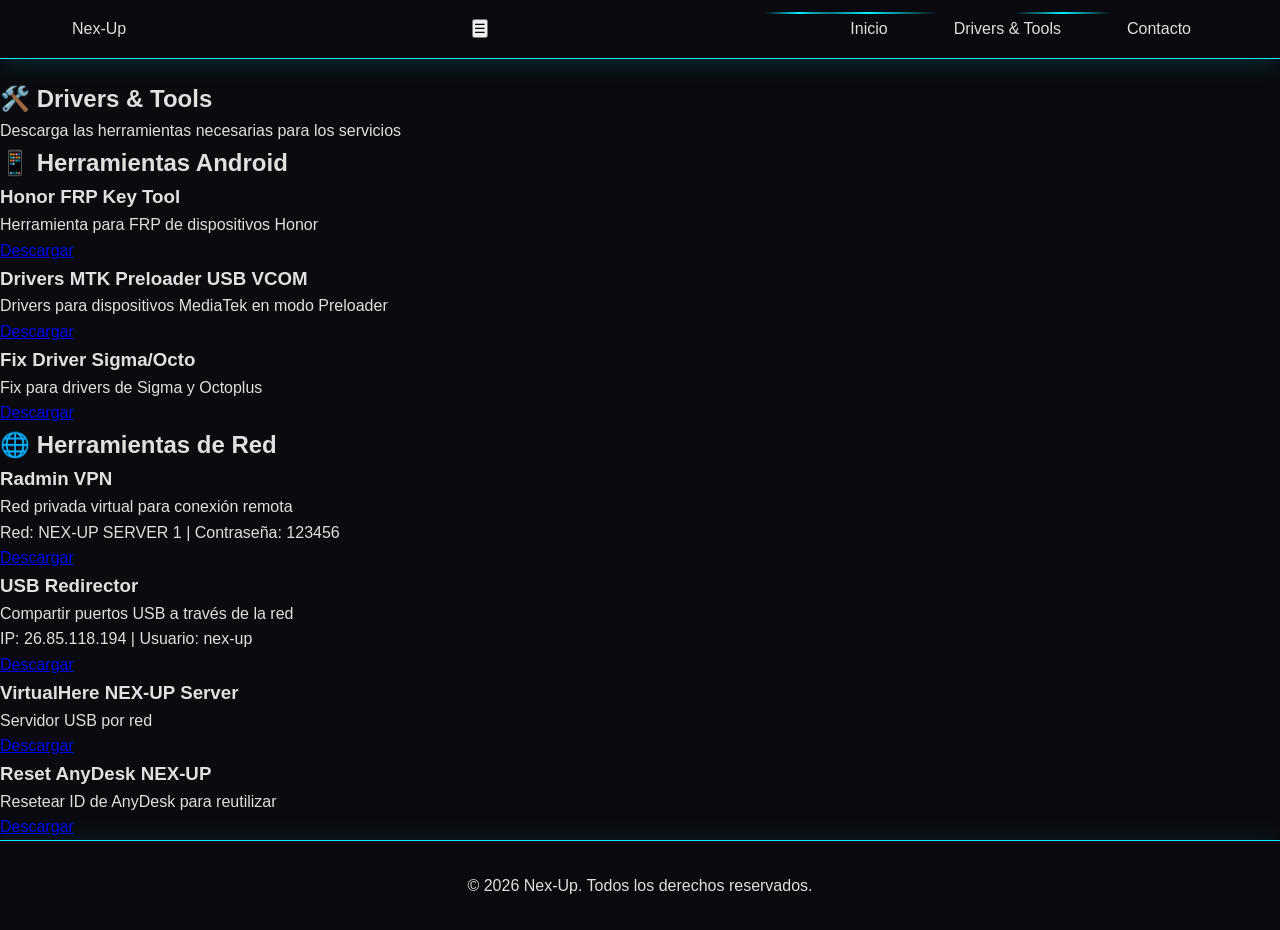
==== drivers/index.html @ 647af00a "Fix nav links: use folder paths without index.html" ====
<!DOCTYPE html>
<html lang="es">
<head>
    <meta charset="UTF-8">
    <meta name="viewport" content="width=device-width, initial-scale=1.0">
    <title>Drivers & Tools | Nex-Up</title>
    <meta name="description" content="Drivers y herramientas para servicios móviles">
    <link rel="stylesheet" href="../styles.css">
    <link rel="stylesheet" href="drivers-tools.css">
</head>
<body>
    <header>
        <nav>
            <div class="logo">Nex-Up</div>
            <button class="menu-toggle" onclick="toggleMenu()">☰</button>
            <ul class="nav-links">
                <li><a href="../">Inicio</a></li>
                <li><a href="./" class="active">Drivers & Tools</a></li>
                <li><a href="../#contacto">Contacto</a></li>
            </ul>
        </nav>
    </header>

    <main class="main-drivers">
        <section class="drivers-page">
            <div class="drivers-header">
                <h1>🛠️ Drivers & Tools</h1>
                <p>Descarga las herramientas necesarias para los servicios</p>
            </div>

            <div class="drivers-content">
                <div class="drivers-section">
                    <h2>📱 Herramientas Android</h2>
                    <div class="tools-list">
                        <div class="tool-item">
                            <div class="tool-info">
                                <h3>Honor FRP Key Tool</h3>
                                <p>Herramienta para FRP de dispositivos Honor</p>
                            </div>
                            <a href="https://www.mediafire.com/file/g9gcvnvr32htww6/FastbootReader.rar/file" target="_blank" class="download-btn">Descargar</a>
                        </div>

                        <div class="tool-item">
                            <div class="tool-info">
                                <h3>Drivers MTK Preloader USB VCOM</h3>
                                <p>Drivers para dispositivos MediaTek en modo Preloader</p>
                            </div>
                            <a href="https://www.mediafire.com/file/t7vsd7mdm3euzcj/MediaTek_Preloader_USB_VCOM_drivers.rar/file" target="_blank" class="download-btn">Descargar</a>
                        </div>

                        <div class="tool-item">
                            <div class="tool-info">
                                <h3>Fix Driver Sigma/Octo</h3>
                                <p>Fix para drivers de Sigma y Octoplus</p>
                            </div>
                            <a href="https://www.mediafire.com/file/mbi8mj7udqb64ss/FIX+DRIVER+SIGMA_OCTO.rar/file" target="_blank" class="download-btn">Descargar</a>
                        </div>
                    </div>
                </div>

                <div class="drivers-section">
                    <h2>🌐 Herramientas de Red</h2>
                    <div class="tools-list">
                        <div class="tool-item">
                            <div class="tool-info">
                                <h3>Radmin VPN</h3>
                                <p>Red privada virtual para conexión remota</p>
                                <span class="tool-detail">Red: NEX-UP SERVER 1 | Contraseña: 123456</span>
                            </div>
                            <a href="https://download.radmin-vpn.com/download/files/Radmin_VPN_2.0.4899.9.exe" target="_blank" class="download-btn">Descargar</a>
                        </div>

                        <div class="tool-item">
                            <div class="tool-info">
                                <h3>USB Redirector</h3>
                                <p>Compartir puertos USB a través de la red</p>
                                <span class="tool-detail">IP: 26.85.118.194 | Usuario: nex-up</span>
                            </div>
                            <a href="https://www.mediafire.com/file/04ixxx5nik1adn2/USB+REDIRECTOR+1.9.7_NEX-UP.rar/file" target="_blank" class="download-btn">Descargar</a>
                        </div>

                        <div class="tool-item">
                            <div class="tool-info">
                                <h3>VirtualHere NEX-UP Server</h3>
                                <p>Servidor USB por red</p>
                            </div>
                            <a href="https://www.mediafire.com/file/133pus6q7fgmqdi/NEX-UP.rar/file" target="_blank" class="download-btn">Descargar</a>
                        </div>

                        <div class="tool-item">
                            <div class="tool-info">
                                <h3>Reset AnyDesk NEX-UP</h3>
                                <p>Resetear ID de AnyDesk para reutilizar</p>
                            </div>
                            <a href="https://www.mediafire.com/file/m6q25tpbshu2yy4/RESET+ANY+NEX-UP.rar/file" target="_blank" class="download-btn">Descargar</a>
                        </div>
                    </div>
                </div>
            </div>
        </section>
    </main>

    <footer>
        <p>&copy; 2026 Nex-Up. Todos los derechos reservados.</p>
    </footer>

    <script>
        function toggleMenu() {
            document.querySelector('.nav-links').classList.toggle('active');
        }
    </script>
</body>
</html>
---- styles.css ----
* {
    margin: 0;
    padding: 0;
    box-sizing: border-box;
}

:root {
    --primary: #00f0ff;
    --secondary: #7b2dff;
    --accent: #ff00aa;
    --dark: #0a0a0f;
    --light: #12121a;
    --white: #e0e0e0;
    --glow-primary: 0 0 20px rgba(0, 240, 255, 0.5);
    --glow-secondary: 0 0 20px rgba(123, 45, 255, 0.5);
    --glow-accent: 0 0 20px rgba(255, 0, 170, 0.5);
}

body {
    font-family: 'Segoe UI', 'Roboto', sans-serif;
    line-height: 1.6;
    color: var(--white);
    background: var(--dark);
    overflow-x: hidden;
}

@keyframes fadeIn {
    from { opacity: 0; transform: translateY(20px); }
    to { opacity: 1; transform: translateY(0); }
}

@keyframes glow {
    0%, 100% { box-shadow: 0 0 20px rgba(0, 240, 255, 0.3); }
    50% { box-shadow: 0 0 40px rgba(0, 240, 255, 0.8), 0 0 60px rgba(123, 45, 255, 0.4); }
}

@keyframes borderGlow {
    0%, 100% { border-color: var(--primary); }
    50% { border-color: var(--secondary); }
}

@keyframes scanline {
    0% { transform: translateY(-100%); }
    100% { transform: translateY(100%); }
}

@keyframes float {
    0%, 100% { transform: translateY(0); }
    50% { transform: translateY(-10px); }
}

@keyframes pulse {
    0%, 100% { opacity: 1; }
    50% { opacity: 0.5; }
}

header {
    background: rgba(10, 10, 15, 0.95);
    backdrop-filter: blur(20px);
    border-bottom: 1px solid var(--primary);
    box-shadow: 0 0 30px rgba(0, 240, 255, 0.2);
    position: fixed;
    width: 100%;
    top: 0;
    z-index: 100;
    animation: fadeIn 0.8s ease-out;
}

nav {
    max-width: 1200px;
    margin: 0 auto;
    padding: 1rem 2rem;
    display: flex;
    justify-content: space-between;
    align-items: center;
    position: relative;
}

.logo {
    display: flex;
    align-items: center;
}

.logo-img {
    height: 50px;
    width: auto;
}

.logo-text {
    font-size: 1.8rem;
    font-weight: bold;
    background: linear-gradient(90deg, var(--primary), var(--secondary), var(--accent));
    -webkit-background-clip: text;
    -webkit-text-fill-color: transparent;
    background-clip: text;
    text-shadow: 0 0 30px rgba(0, 240, 255, 0.5);
    animation: glow 3s infinite;
}

@media (max-width: 768px) {
    .logo-img {
        height: 40px;
    }
}

.nav-links {
    list-style: none;
    display: flex;
    gap: 2rem;
}

.nav-links a {
    text-decoration: none;
    color: var(--white);
    font-weight: 500;
    padding: 0.5rem 1rem;
    border: 1px solid transparent;
    border-radius: 4px;
    transition: all 0.3s ease;
    position: relative;
    overflow: hidden;
}

.nav-links a::before {
    content: '';
    position: absolute;
    top: 0;
    left: -100%;
    width: 100%;
    height: 2px;
    background: linear-gradient(90deg, transparent, var(--primary), transparent);
    transition: left 0.3s;
}

.nav-links a:hover::before {
    left: 100%;
}

.nav-links a:hover {
    color: var(--primary);
    border-color: var(--primary);
    box-shadow: var(--glow-primary);
    text-shadow: 0 0 10px var(--primary);
}

main {
    padding-top: 80px;
}

.hero {
    background: linear-gradient(135deg, var(--dark) 0%, #1a1a2e 50%, var(--dark) 100%);
    text-align: center;
    padding: 6rem 2rem;
    position: relative;
    overflow: hidden;
}

.hero::before {
    content: '';
    position: absolute;
    top: 0;
    left: 0;
    right: 0;
    bottom: 0;
    background: 
        radial-gradient(circle at 20% 50%, rgba(0, 240, 255, 0.1) 0%, transparent 50%),
        radial-gradient(circle at 80% 50%, rgba(123, 45, 255, 0.1) 0%, transparent 50%);
    pointer-events: none;
}

.hero::after {
    content: '';
    position: absolute;
    top: 0;
    left: 0;
    right: 0;
    height: 2px;
    background: linear-gradient(90deg, transparent, var(--primary), var(--secondary), var(--accent), transparent);
    animation: scanline 3s linear infinite;
}

.hero h1 {
    font-size: 3rem;
    margin-bottom: 1rem;
    background: linear-gradient(90deg, var(--primary), var(--white), var(--secondary));
    -webkit-background-clip: text;
    -webkit-text-fill-color: transparent;
    background-clip: text;
    animation: fadeIn 1s ease-out;
    position: relative;
}

.hero p {
    font-size: 1.2rem;
    opacity: 0.8;
    animation: fadeIn 1s ease-out 0.2s backwards;
}

.btn-primary {
    display: inline-block;
    background: transparent;
    color: var(--primary);
    padding: 1rem 2.5rem;
    text-decoration: none;
    font-weight: 600;
    border: 2px solid var(--primary);
    border-radius: 50px;
    margin-top: 2rem;
    transition: all 0.3s ease;
    animation: fadeIn 1s ease-out 0.4s backwards;
    position: relative;
    overflow: hidden;
}

.btn-primary::before {
    content: '';
    position: absolute;
    top: 0;
    left: -100%;
    width: 100%;
    height: 100%;
    background: linear-gradient(90deg, transparent, rgba(0, 240, 255, 0.3), transparent);
    transition: left 0.5s;
}

.btn-primary:hover::before {
    left: 100%;
}

.btn-primary:hover {
    background: var(--primary);
    color: var(--dark);
    box-shadow: var(--glow-primary), 0 0 40px rgba(0, 240, 255, 0.3);
    transform: scale(1.05);
}

.btn-whatsapp-hero {
    display: inline-block;
    background: linear-gradient(135deg, #25D366, #128C7E);
    color: var(--white);
    padding: 1rem 2.5rem;
    text-decoration: none;
    font-weight: 600;
    border-radius: 50px;
    margin-top: 2rem;
    transition: all 0.3s ease;
    animation: fadeIn 1s ease-out 0.4s backwards;
    box-shadow: 0 0 20px rgba(37, 211, 102, 0.3);
    font-size: 1.1rem;
}

.btn-whatsapp-hero:hover {
    transform: scale(1.05);
    box-shadow: 0 0 30px rgba(37, 211, 102, 0.5);
}

.features {
    max-width: 1200px;
    margin: 0 auto;
    padding: 4rem 2rem;
    display: grid;
    grid-template-columns: repeat(auto-fit, minmax(250px, 1fr));
    gap: 2rem;
}

.feature-card {
    background: rgba(20, 20, 30, 0.8);
    backdrop-filter: blur(10px);
    padding: 2rem;
    border-radius: 16px;
    text-align: center;
    border: 1px solid rgba(0, 240, 255, 0.2);
    transition: all 0.4s ease;
    animation: fadeIn 0.8s ease-out backwards;
    position: relative;
    overflow: hidden;
}

.feature-card::before {
    content: '';
    position: absolute;
    top: -50%;
    left: -50%;
    width: 200%;
    height: 200%;
    background: radial-gradient(circle, rgba(0, 240, 255, 0.1) 0%, transparent 70%);
    opacity: 0;
    transition: opacity 0.3s;
}

.feature-card:hover::before {
    opacity: 1;
}

.feature-card:hover {
    transform: translateY(-10px) scale(1.02);
    border-color: var(--primary);
    box-shadow: var(--glow-primary);
}

.feature-icon {
    font-size: 3rem;
    margin-bottom: 1rem;
    display: block;
    animation: float 3s ease-in-out infinite;
}

.feature-card:nth-child(2) .feature-icon { animation-delay: 0.2s; }
.feature-card:nth-child(3) .feature-icon { animation-delay: 0.4s; }
.feature-card:nth-child(4) .feature-icon { animation-delay: 0.6s; }

.feature-card h3 {
    color: var(--primary);
    margin-bottom: 0.5rem;
    font-size: 1.2rem;
}

.feature-card p {
    color: rgba(255, 255, 255, 0.7);
    font-size: 0.9rem;
}

.contacto {
    text-align: center;
    background: rgba(20, 20, 30, 0.8);
    backdrop-filter: blur(10px);
    border-radius: 16px;
    margin: 0 2rem 2rem;
    padding: 3rem 2rem;
    border: 1px solid rgba(0, 240, 255, 0.2);
}

.contacto h2 {
    color: var(--primary);
    margin-bottom: 1rem;
    font-size: 1.8rem;
}

.contacto strong {
    color: var(--accent);
}

footer {
    background: rgba(10, 10, 15, 0.95);
    backdrop-filter: blur(20px);
    color: var(--white);
    text-align: center;
    padding: 2rem;
    border-top: 1px solid var(--primary);
    box-shadow: 0 0 30px rgba(0, 240, 255, 0.1);
}

@media (max-width: 768px) {
    header {
        position: relative;
    }
    
    nav {
        flex-wrap: wrap;
    }
    
    .nav-links {
        display: none;
        position: fixed;
        top: 70px;
        left: 0;
        right: 0;
        background: rgba(10, 10, 15, 0.98);
        backdrop-filter: blur(20px);
        flex-direction: column;
        padding: 1rem;
        gap: 0.5rem;
        border-bottom: 1px solid var(--primary);
        z-index: 99;
    }
    
    .nav-links.active {
        display: flex;
    }
    
    .nav-links a {
        padding: 0.8rem 1rem;
        text-align: center;
        border: 1px solid transparent;
        border-radius: 4px;
    }
    
    .nav-links a:hover {
        border-color: var(--primary);
        background: rgba(0, 240, 255, 0.1);
    }
    
    .menu-toggle {
        display: block;
        background: rgba(0, 240, 255, 0.1);
        border: 1px solid var(--primary);
        color: var(--primary);
        padding: 0.6rem 1rem;
        border-radius: 4px;
        cursor: pointer;
        font-size: 1.2rem;
        line-height: 1;
    }
    
    .menu-toggle:active {
        background: var(--primary);
        color: var(--dark);
    }
    
    .hero {
        padding: 4rem 1rem;
    }
    
    .hero h1 {
        font-size: 1.8rem;
    }
    
    .hero p {
        font-size: 1rem;
    }
    
    .features {
        padding: 2rem 1rem;
        gap: 1rem;
    }
    
    .feature-card {
        padding: 1.5rem;
    }
    
    .feature-icon {
        font-size: 2.5rem;
    }
    
    .contacto {
        margin: 0 1rem 1rem;
        padding: 2rem 1rem;
    }
    
    .contacto h2 {
        font-size: 1.4rem;
    }
    
    .logo {
        font-size: 1.4rem;
    }
}
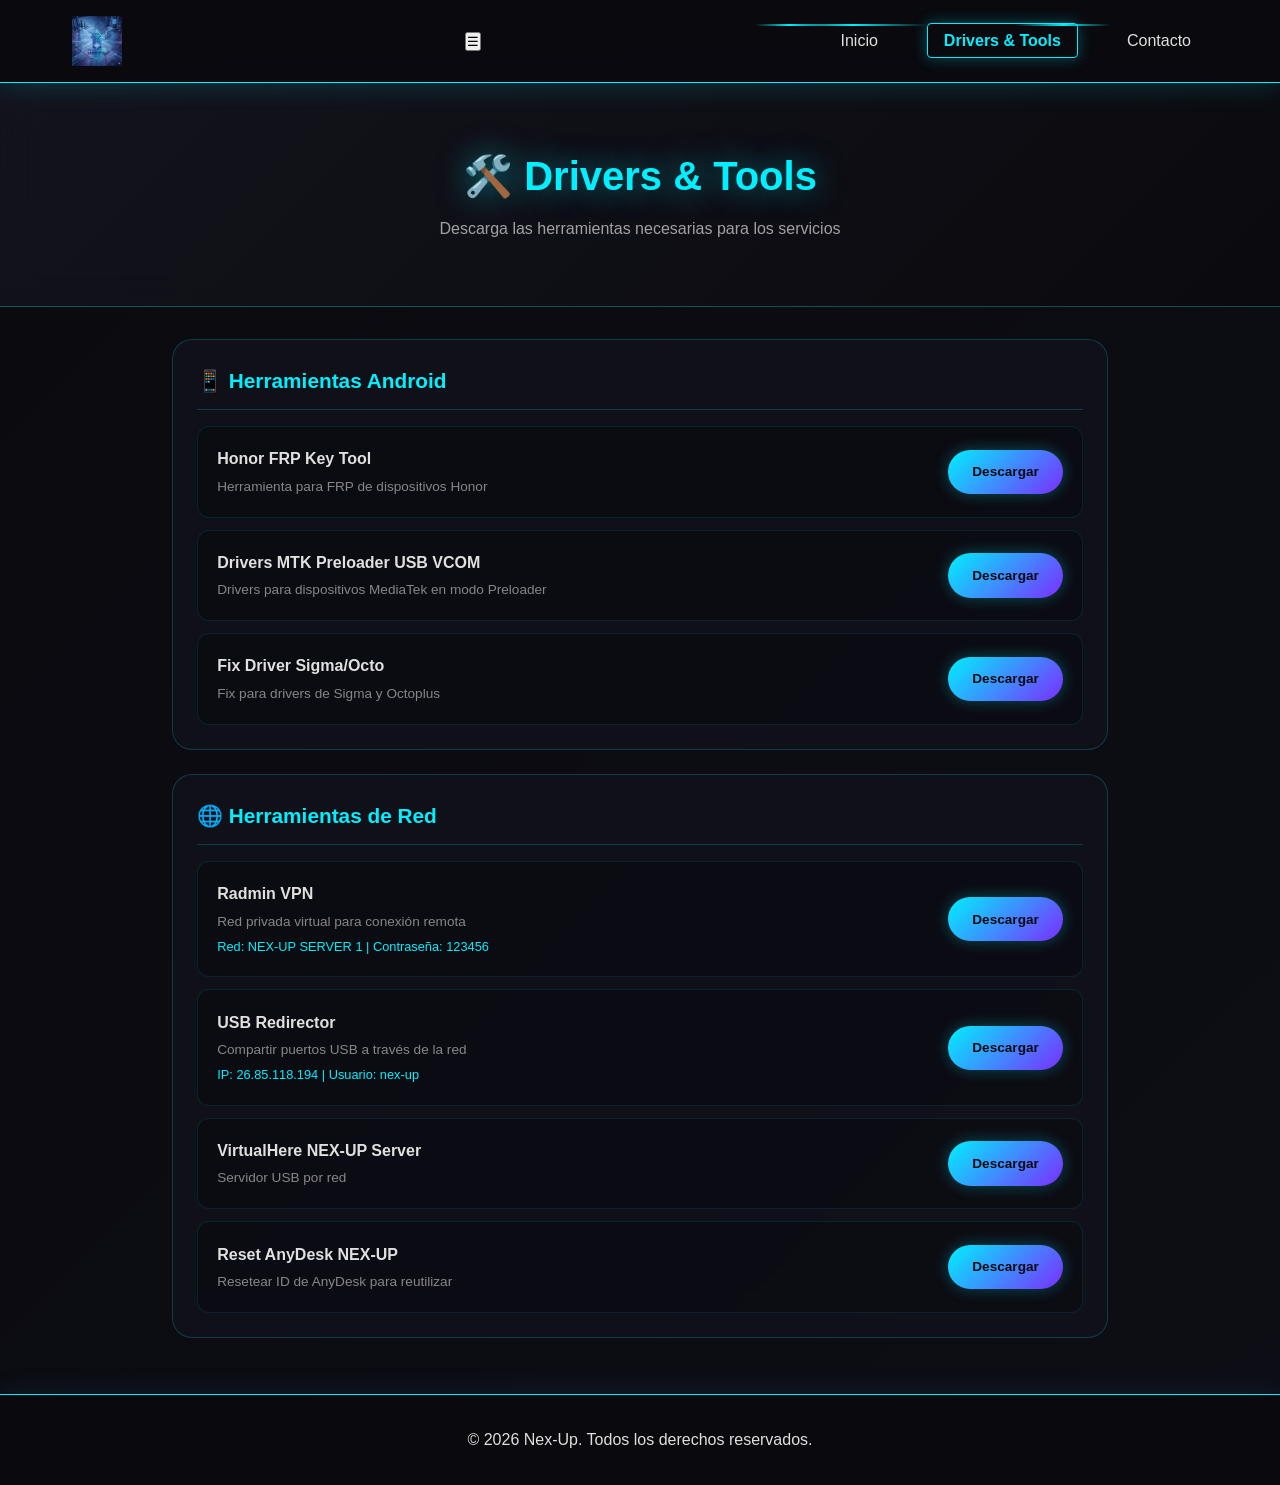
==== commit a12e00e7: "Fix drivers interface: add logo, fix CSS paths" ====
--- a/drivers/index.html
+++ b/drivers/index.html
@@ -6,12 +6,12 @@
     <title>Drivers & Tools | Nex-Up</title>
     <meta name="description" content="Drivers y herramientas para servicios móviles">
     <link rel="stylesheet" href="../styles.css">
-    <link rel="stylesheet" href="drivers-tools.css">
+    <link rel="stylesheet" href="../drivers-tools.css">
 </head>
 <body>
     <header>
         <nav>
-            <div class="logo">Nex-Up</div>
+            <div class="logo"><img src="../images/Gemini_Generated_Image_1478n51478n51478.png" alt="Nex-Up Logo" class="logo-img"></div>
             <button class="menu-toggle" onclick="toggleMenu()">☰</button>
             <ul class="nav-links">
                 <li><a href="../">Inicio</a></li>
--- a/drivers-tools.css
+++ b/drivers-tools.css
@@ -0,0 +1,156 @@
+.main-drivers {
+    padding-top: 80px;
+    min-height: calc(100vh - 160px);
+    background: linear-gradient(135deg, var(--dark) 0%, #0d0d15 100%);
+}
+
+.drivers-header {
+    background: linear-gradient(135deg, rgba(20, 20, 30, 0.9), rgba(10, 10, 15, 0.9));
+    backdrop-filter: blur(20px);
+    padding: 4rem 2rem;
+    text-align: center;
+    border-bottom: 1px solid rgba(0, 240, 255, 0.3);
+    position: relative;
+    overflow: hidden;
+}
+
+.drivers-header::before {
+    content: '';
+    position: absolute;
+    top: 0;
+    left: 0;
+    right: 0;
+    height: 2px;
+    background: linear-gradient(90deg, transparent, var(--primary), var(--secondary), var(--accent), transparent);
+}
+
+.drivers-header h1 {
+    font-size: 2.5rem;
+    margin-bottom: 0.5rem;
+    color: var(--primary);
+    text-shadow: 0 0 30px rgba(0, 240, 255, 0.5);
+    animation: fadeIn 0.8s ease-out;
+}
+
+.drivers-header p {
+    opacity: 0.7;
+    animation: fadeIn 0.8s ease-out 0.2s backwards;
+}
+
+.drivers-content {
+    max-width: 1000px;
+    margin: 0 auto;
+    padding: 2rem;
+}
+
+.drivers-section {
+    background: rgba(20, 20, 30, 0.6);
+    backdrop-filter: blur(10px);
+    border-radius: 20px;
+    padding: 1.5rem;
+    margin-bottom: 1.5rem;
+    border: 1px solid rgba(0, 240, 255, 0.2);
+    animation: fadeIn 0.8s ease-out;
+    transition: all 0.3s ease;
+}
+
+.drivers-section:hover {
+    border-color: rgba(0, 240, 255, 0.5);
+    box-shadow: 0 0 30px rgba(0, 240, 255, 0.1);
+}
+
+.drivers-section h2 {
+    color: var(--primary);
+    font-size: 1.3rem;
+    margin-bottom: 1rem;
+    padding-bottom: 0.75rem;
+    border-bottom: 1px solid rgba(0, 240, 255, 0.2);
+    display: flex;
+    align-items: center;
+    gap: 0.5rem;
+}
+
+.tools-list {
+    display: flex;
+    flex-direction: column;
+    gap: 0.75rem;
+}
+
+.tool-item {
+    display: flex;
+    justify-content: space-between;
+    align-items: center;
+    padding: 1.2rem;
+    background: rgba(10, 10, 15, 0.6);
+    border-radius: 12px;
+    border: 1px solid rgba(0, 240, 255, 0.1);
+    transition: all 0.3s ease;
+    animation: fadeIn 0.5s ease-out backwards;
+}
+
+.tool-item:hover {
+    transform: translateX(10px);
+    border-color: var(--primary);
+    box-shadow: 0 0 20px rgba(0, 240, 255, 0.2);
+}
+
+.tool-info {
+    flex: 1;
+}
+
+.tool-info h3 {
+    color: var(--white);
+    font-size: 1rem;
+    margin-bottom: 0.25rem;
+}
+
+.tool-info p {
+    color: rgba(255, 255, 255, 0.5);
+    font-size: 0.85rem;
+}
+
+.tool-detail {
+    display: block;
+    color: var(--primary);
+    font-size: 0.8rem;
+    margin-top: 0.25rem;
+    font-weight: 500;
+}
+
+.download-btn {
+    background: linear-gradient(135deg, var(--primary), var(--secondary));
+    color: var(--dark);
+    padding: 0.7rem 1.5rem;
+    border-radius: 25px;
+    text-decoration: none;
+    font-size: 0.85rem;
+    font-weight: 600;
+    white-space: nowrap;
+    transition: all 0.3s ease;
+    box-shadow: 0 0 15px rgba(0, 240, 255, 0.3);
+}
+
+.download-btn:hover {
+    transform: scale(1.1);
+    box-shadow: 0 0 25px rgba(0, 240, 255, 0.5);
+}
+
+.nav-links .active {
+    color: var(--primary);
+    font-weight: 600;
+    border: 1px solid var(--primary);
+    box-shadow: 0 0 15px rgba(0, 240, 255, 0.3);
+}
+
+@media (max-width: 600px) {
+    .tool-item {
+        flex-direction: column;
+        align-items: flex-start;
+        gap: 0.75rem;
+    }
+    
+    .download-btn {
+        width: 100%;
+        text-align: center;
+    }
+}
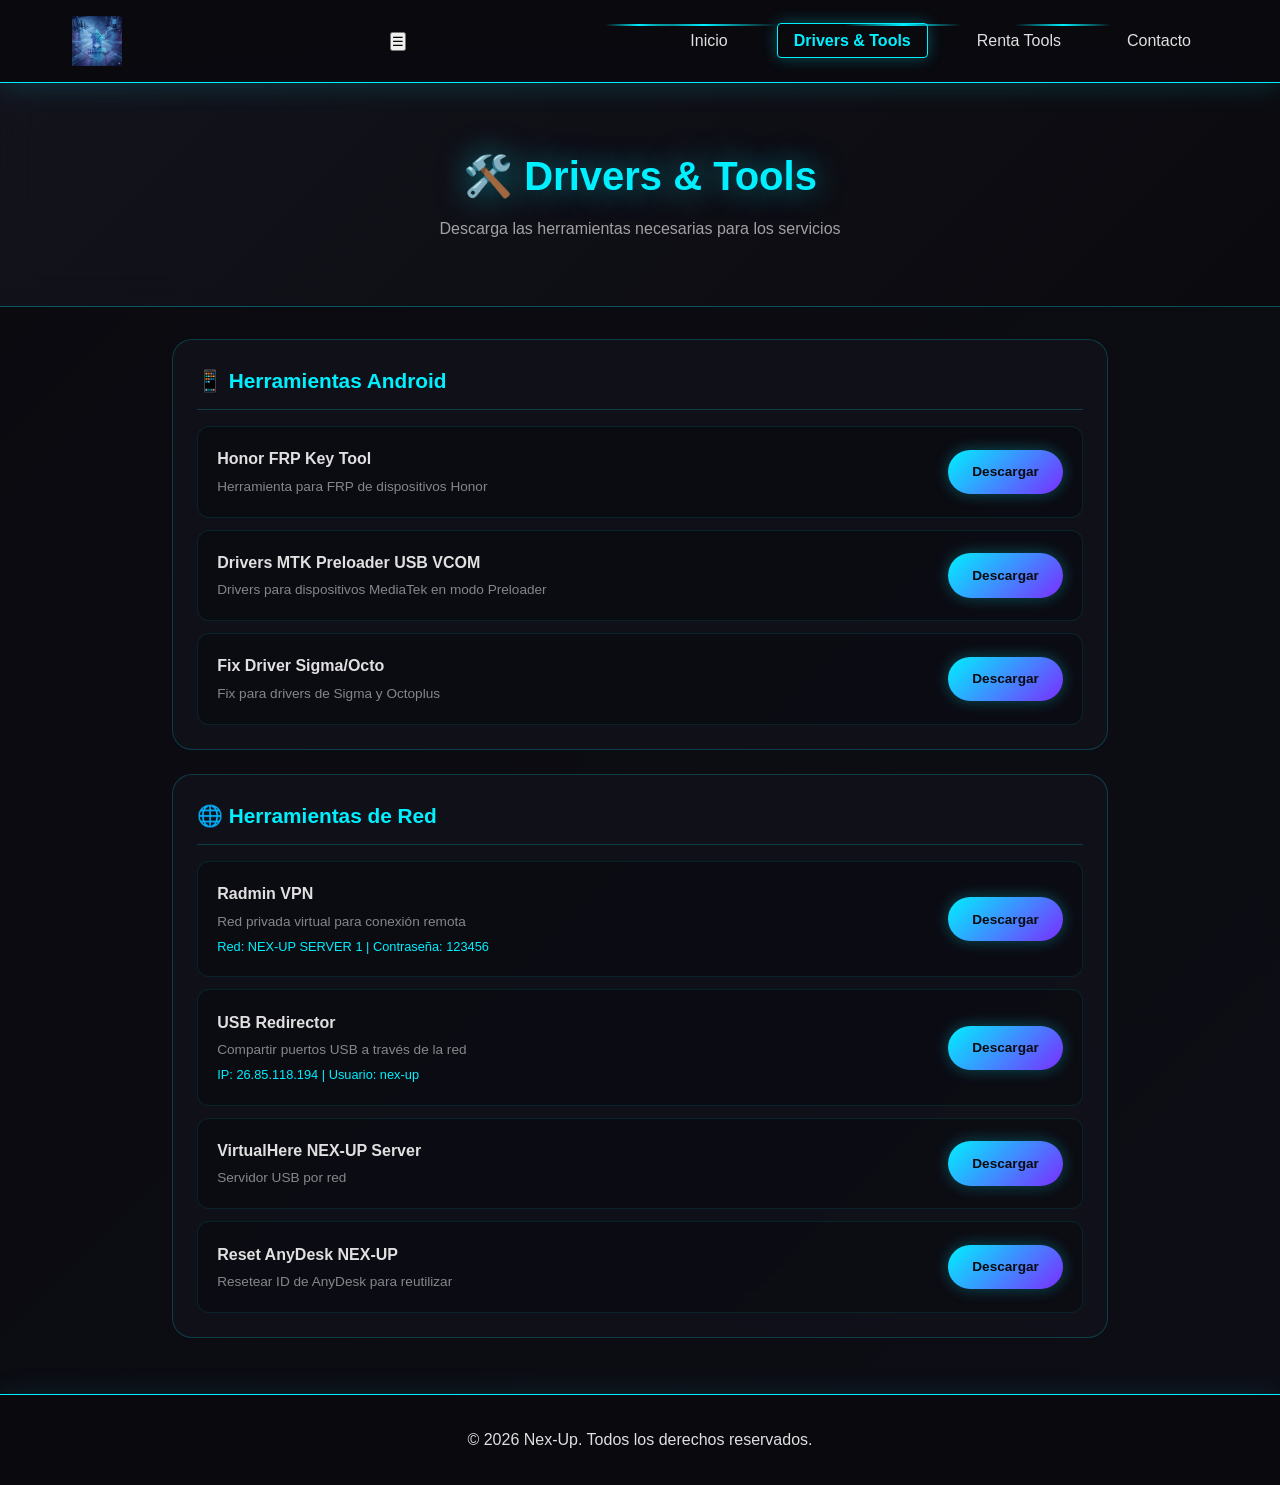
==== commit 518c0fde: "Add Renta Tools page with 16 tools and request form" ====
--- a/drivers/index.html
+++ b/drivers/index.html
@@ -15,7 +15,8 @@
             <button class="menu-toggle" onclick="toggleMenu()">☰</button>
             <ul class="nav-links">
                 <li><a href="../">Inicio</a></li>
-                <li><a href="./" class="active">Drivers & Tools</a></li>
+                <li><a href="../drivers/" class="active">Drivers & Tools</a></li>
+                <li><a href="../renta-tools/">Renta Tools</a></li>
                 <li><a href="../#contacto">Contacto</a></li>
             </ul>
         </nav>
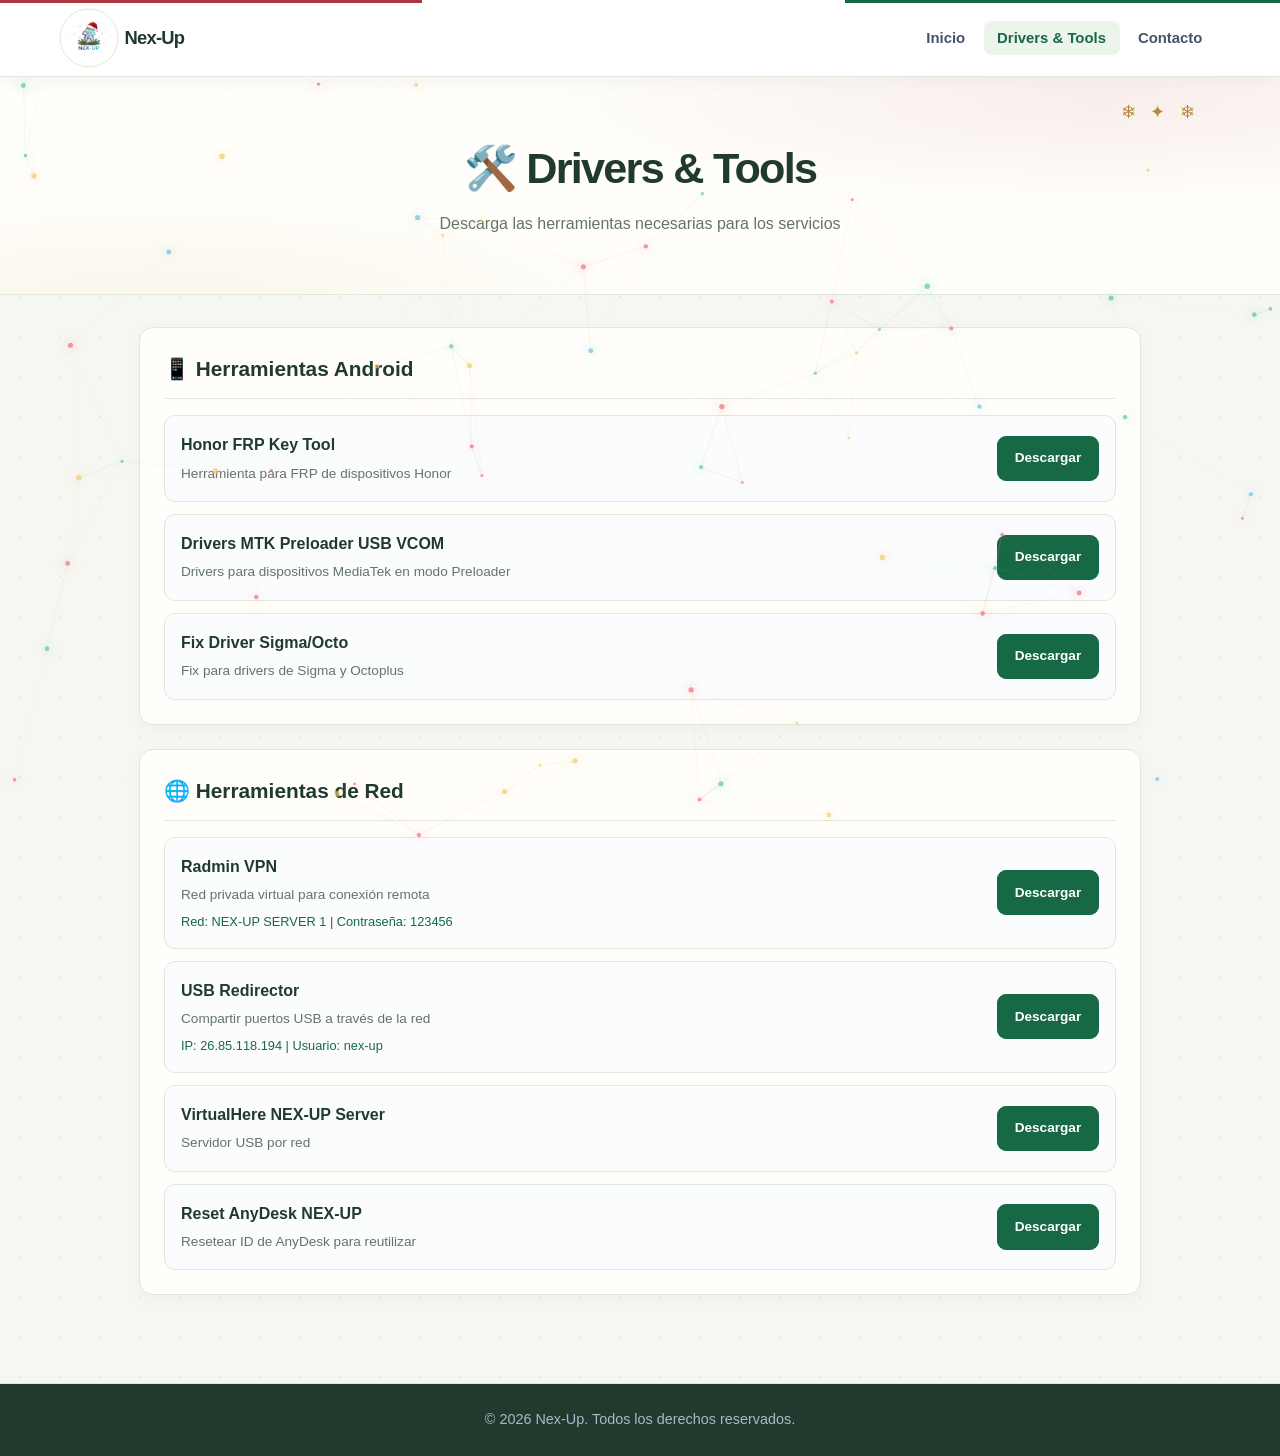
==== commit 0dc536a3: "V1" ====
--- a/drivers/index.html
+++ b/drivers/index.html
@@ -7,17 +7,22 @@
     <meta name="description" content="Drivers y herramientas para servicios móviles">
     <link rel="stylesheet" href="../styles.css">
     <link rel="stylesheet" href="../drivers-tools.css">
+    <link rel="stylesheet" href="../professional.css">
+    <link rel="stylesheet" href="../holiday.css">
+    <script src="../site-config.js"></script>
+    <script src="../site-access.js"></script>
+    <script src="../particles.js" defer></script>
 </head>
 <body>
     <header>
         <nav>
-            <div class="logo"><img src="../images/Gemini_Generated_Image_1478n51478n51478.png" alt="Nex-Up Logo" class="logo-img"></div>
+            <a class="logo" href="../" aria-label="Nex-Up, inicio"><img src="../images/logo-navidad.jpg" alt="Logo navideño de Nex-Up" class="logo-img"><span class="logo-text">Nex-Up</span></a>
             <button class="menu-toggle" onclick="toggleMenu()">☰</button>
             <ul class="nav-links">
                 <li><a href="../">Inicio</a></li>
                 <li><a href="../drivers/" class="active">Drivers & Tools</a></li>
-                <li><a href="../renta-tools/">Renta Tools</a></li>
-                <li><a href="../#contacto">Contacto</a></li>
+                <li><a href="../renta-tools/" data-page-link="rentalTools">Renta Tools</a></li>
+                <li><a href="../index.html#contacto">Contacto</a></li>
             </ul>
         </nav>
     </header>
--- a/professional.css
+++ b/professional.css
@@ -0,0 +1,929 @@
+:root {
+    --primary: #087f8c;
+    --secondary: #1565a5;
+    --accent: #d59238;
+    --dark: #17283e;
+    --light: #f3f6fa;
+    --white: #f8fafc;
+    --glow-primary: 0 8px 24px rgba(8, 127, 140, 0.14);
+    --glow-secondary: 0 8px 24px rgba(21, 101, 165, 0.14);
+    --glow-accent: 0 8px 24px rgba(213, 146, 56, 0.14);
+    --page: #f4f7fb;
+    --surface: #ffffff;
+    --text: #192b42;
+    --muted: #64748b;
+    --line: #e2e8f0;
+    --shadow: 0 16px 40px rgba(23, 40, 62, 0.08);
+}
+
+* {
+    box-sizing: border-box;
+}
+
+html {
+    scroll-behavior: smooth;
+    scroll-padding-top: 88px;
+}
+
+body {
+    color: var(--text);
+    background: var(--page);
+    font-family: Inter, "Segoe UI", Arial, sans-serif;
+    line-height: 1.65;
+    overflow-x: hidden;
+}
+
+header {
+    position: sticky;
+    top: 0;
+    width: 100%;
+    background: rgba(255, 255, 255, 0.96);
+    border-bottom: 1px solid var(--line);
+    box-shadow: 0 4px 18px rgba(23, 40, 62, 0.05);
+    backdrop-filter: blur(16px);
+    animation: none;
+}
+
+nav {
+    max-width: 1200px;
+    min-height: 76px;
+    padding: 0.75rem 1.5rem;
+}
+
+.logo {
+    gap: 0.65rem;
+    color: var(--dark);
+    font-size: 1.35rem;
+    font-weight: 750;
+    letter-spacing: -0.04em;
+    text-decoration: none;
+}
+
+.logo-img {
+    height: 40px;
+    max-width: 170px;
+    object-fit: contain;
+}
+
+.logo-text {
+    color: var(--dark);
+    background: none;
+    -webkit-text-fill-color: currentColor;
+    text-shadow: none;
+    animation: none;
+}
+
+.nav-links {
+    gap: 0.3rem;
+}
+
+.nav-links a {
+    padding: 0.55rem 0.85rem;
+    border: 0;
+    border-radius: 8px;
+    color: #43536a;
+    font-size: 0.93rem;
+    font-weight: 600;
+    transition: color 0.2s ease, background 0.2s ease;
+}
+
+.nav-links a::before {
+    display: none;
+}
+
+.nav-links a:hover,
+.nav-links a.active {
+    color: var(--primary);
+    background: #eaf5f6;
+    border: 0;
+    box-shadow: none;
+    text-shadow: none;
+}
+
+.menu-toggle {
+    display: none;
+    align-items: center;
+    justify-content: center;
+    width: 42px;
+    height: 42px;
+    border: 1px solid var(--line);
+    border-radius: 10px;
+    color: var(--dark);
+    background: var(--surface);
+    cursor: pointer;
+    font-size: 1.25rem;
+}
+
+main {
+    padding-top: 0;
+}
+
+.hero {
+    min-height: 430px;
+    display: flex;
+    flex-direction: column;
+    align-items: center;
+    justify-content: center;
+    padding: 6rem 1.5rem;
+    color: var(--white);
+    background:
+        radial-gradient(ellipse at 75% 20%, rgba(35, 136, 158, 0.28), transparent 35%),
+        linear-gradient(135deg, #14273e, #1d3854 62%, #183e50);
+}
+
+.hero::before {
+    background:
+        linear-gradient(rgba(255, 255, 255, 0.025) 1px, transparent 1px),
+        linear-gradient(90deg, rgba(255, 255, 255, 0.025) 1px, transparent 1px);
+    background-size: 48px 48px;
+    opacity: 0.55;
+}
+
+.hero::after {
+    display: none;
+}
+
+.hero h1 {
+    position: relative;
+    margin-bottom: 0.7rem;
+    color: #fff;
+    background: none;
+    -webkit-text-fill-color: currentColor;
+    font-size: clamp(2.5rem, 6vw, 4.2rem);
+    font-weight: 760;
+    letter-spacing: -0.055em;
+    animation: none;
+}
+
+.hero p {
+    position: relative;
+    max-width: 600px;
+    color: rgba(255, 255, 255, 0.78);
+    font-size: clamp(1.05rem, 2vw, 1.25rem);
+    animation: none;
+}
+
+.btn-primary,
+.btn-whatsapp-hero,
+.btn-whatsapp {
+    border-radius: 10px;
+    box-shadow: none;
+    transition: transform 0.2s ease, background 0.2s ease, box-shadow 0.2s ease;
+}
+
+.btn-primary {
+    color: #fff;
+    background: var(--primary);
+    border: 1px solid var(--primary);
+}
+
+.btn-primary::before {
+    display: none;
+}
+
+.btn-primary:hover,
+.btn-whatsapp-hero:hover,
+.btn-whatsapp:hover {
+    transform: translateY(-2px);
+    box-shadow: 0 10px 24px rgba(8, 127, 140, 0.2);
+}
+
+.btn-whatsapp-hero,
+.btn-whatsapp {
+    color: #fff;
+    background: #12836f;
+    font-size: 1rem;
+}
+
+.btn-whatsapp-hero {
+    display: inline-flex;
+    align-items: center;
+    justify-content: center;
+    gap: 0.6rem;
+}
+
+.features {
+    max-width: 1200px;
+    padding: 4.5rem 1.5rem;
+    gap: 1.25rem;
+}
+
+.feature-card {
+    padding: 1.75rem;
+    border: 1px solid var(--line);
+    border-radius: 14px;
+    color: var(--text);
+    background: var(--surface);
+    box-shadow: 0 6px 20px rgba(23, 40, 62, 0.04);
+    animation: none;
+    text-align: left;
+}
+
+.feature-card::before,
+.feature-icon {
+    animation: none;
+}
+
+.feature-card::before {
+    display: none;
+}
+
+.feature-card:hover {
+    transform: translateY(-4px);
+    border-color: #b7dadd;
+    box-shadow: var(--shadow);
+}
+
+.feature-icon {
+    width: 48px;
+    height: 48px;
+    display: grid;
+    place-items: center;
+    margin-bottom: 1.25rem;
+    border-radius: 13px;
+    color: var(--primary);
+    background: #eaf5f6;
+    font-size: 1.65rem;
+}
+
+.feature-card h3 {
+    margin-bottom: 0.5rem;
+    color: var(--dark);
+    font-size: 1.1rem;
+}
+
+.feature-card p {
+    color: var(--muted);
+}
+
+.service-status {
+    display: flex;
+    width: max-content;
+    align-items: center;
+    gap: 0.45rem;
+    margin-bottom: 0.75rem;
+    padding: 0.25rem 0.6rem;
+    border-radius: 999px;
+    color: #14744e;
+    background: #effaf5;
+    font-size: 0.8rem;
+    font-weight: 700;
+}
+
+.service-status .status-dot {
+    width: 8px;
+    height: 8px;
+    border-radius: 50%;
+}
+
+.service-prices {
+    display: flex;
+    flex-wrap: wrap;
+    gap: 0.55rem 1rem;
+    margin: 0.9rem 0 1.1rem;
+}
+
+.service-prices p {
+    display: flex;
+    gap: 0.35rem;
+    margin: 0;
+    font-size: 0.9rem;
+}
+
+.service-prices span {
+    color: var(--muted);
+}
+
+.service-prices strong {
+    color: var(--dark);
+}
+
+.service-feature > .btn-primary {
+    display: inline-block;
+    margin-top: 0.2rem;
+    padding: 0.6rem 0.9rem;
+    text-decoration: none;
+}
+
+.contacto {
+    max-width: 1168px;
+    margin: 0 auto 3rem;
+    padding: 3rem 1.5rem;
+    border: 1px solid var(--line);
+    border-radius: 16px;
+    color: var(--text);
+    background: var(--surface);
+    box-shadow: 0 6px 20px rgba(23, 40, 62, 0.04);
+}
+
+.contacto h2 {
+    color: var(--dark);
+    font-size: 1.8rem;
+}
+
+.contacto p {
+    color: var(--muted);
+}
+
+.contacto strong {
+    color: var(--primary);
+}
+
+.contact-whatsapp {
+    display: inline-flex;
+    align-items: center;
+    justify-content: center;
+    gap: 0.65rem;
+    margin-top: 1rem;
+    padding: 0.75rem 1.1rem;
+    border-radius: 10px;
+    color: #fff;
+    background: #128c7e;
+    font-weight: 650;
+    text-decoration: none;
+    transition: transform 0.2s ease, background 0.2s ease, box-shadow 0.2s ease;
+}
+
+.contact-whatsapp:hover {
+    transform: translateY(-2px);
+    background: #0e766b;
+    box-shadow: 0 10px 24px rgba(18, 140, 126, 0.2);
+}
+
+.whatsapp-icon {
+    width: 1.4rem;
+    height: 1.4rem;
+    flex: 0 0 auto;
+}
+
+footer {
+    padding: 1.5rem;
+    border-top: 1px solid var(--line);
+    color: #aab8ca;
+    background: var(--dark);
+    box-shadow: none;
+    font-size: 0.9rem;
+}
+
+.main-servicios,
+.main-drivers,
+.main-renta,
+.frp-page {
+    min-height: calc(100vh - 140px);
+    padding-top: 0;
+    background: var(--page);
+}
+
+.servicios-page,
+.renta-page {
+    max-width: 1200px;
+    padding: 3.25rem 1.5rem 4rem;
+}
+
+.servicios-page h1,
+.drivers-header h1,
+.renta-header h1,
+.frp-header h1 {
+    margin-bottom: 0.45rem;
+    color: var(--dark);
+    text-shadow: none;
+    font-size: clamp(2rem, 4vw, 2.7rem);
+    font-weight: 740;
+    letter-spacing: -0.04em;
+    animation: none;
+}
+
+.servicios-page > h1 {
+    text-align: left;
+}
+
+.search-container {
+    max-width: 680px;
+    margin: 1.25rem 0 2rem;
+    animation: none;
+}
+
+.search-container input {
+    padding: 0.9rem 1.1rem;
+    border: 1px solid var(--line);
+    border-radius: 10px;
+    outline: none;
+    color: var(--text);
+    background: var(--surface);
+    box-shadow: 0 4px 16px rgba(23, 40, 62, 0.04);
+}
+
+.search-container input:focus,
+.form-group input:focus {
+    border-color: var(--primary);
+    box-shadow: 0 0 0 3px rgba(8, 127, 140, 0.12);
+}
+
+.search-container input::placeholder {
+    color: #94a3b8;
+}
+
+.servicios-grid {
+    grid-template-columns: repeat(auto-fit, minmax(250px, 1fr));
+    gap: 1rem;
+}
+
+.servicio-card {
+    min-height: 138px;
+    padding: 1.35rem;
+    border: 1px solid var(--line);
+    border-radius: 13px;
+    color: var(--text);
+    background: var(--surface);
+    box-shadow: 0 5px 16px rgba(23, 40, 62, 0.035);
+    animation: none;
+}
+
+.servicio-card:hover {
+    transform: translateY(-3px);
+    border-color: #b7dadd;
+    box-shadow: var(--shadow);
+}
+
+.servicio-card h3 {
+    color: var(--dark);
+    font-size: 1.02rem;
+}
+
+.servicio-card p {
+    color: var(--muted);
+    line-height: 1.55;
+}
+
+.drivers-header,
+.renta-header,
+.frp-header {
+    padding: 3.5rem 1.5rem;
+    border-bottom: 1px solid var(--line);
+    color: var(--text);
+    background:
+        radial-gradient(ellipse at 80% 10%, rgba(8, 127, 140, 0.08), transparent 38%),
+        var(--surface);
+    animation: none;
+}
+
+.drivers-header::before,
+.renta-header::before,
+.frp-header::before {
+    display: none;
+}
+
+.drivers-header p,
+.renta-header p,
+.frp-header p {
+    color: var(--muted);
+    opacity: 1;
+    animation: none;
+}
+
+.drivers-content {
+    max-width: 1050px;
+    padding: 2rem 1.5rem 4rem;
+}
+
+.drivers-section,
+.frp-section {
+    padding: 1.5rem;
+    border: 1px solid var(--line);
+    border-radius: 14px;
+    background: var(--surface);
+    box-shadow: 0 5px 18px rgba(23, 40, 62, 0.035);
+    animation: none;
+}
+
+.drivers-section:hover,
+.frp-section:hover {
+    border-color: #d5e0e9;
+    box-shadow: 0 8px 24px rgba(23, 40, 62, 0.06);
+}
+
+.drivers-section h2,
+.frp-section h2 {
+    color: var(--dark);
+    border-color: var(--line);
+}
+
+.frp-list li {
+    color: var(--muted);
+}
+
+.frp-list li::before {
+    color: var(--primary);
+}
+
+.tool-item {
+    gap: 1rem;
+    padding: 1rem;
+    border: 1px solid var(--line);
+    border-radius: 11px;
+    background: #fbfcfe;
+    animation: none;
+}
+
+.tool-item:hover {
+    transform: none;
+    border-color: #b7dadd;
+    box-shadow: none;
+}
+
+.tool-info h3 {
+    color: var(--dark);
+}
+
+.tool-info p {
+    color: var(--muted);
+}
+
+.tool-detail {
+    color: var(--primary);
+}
+
+.download-btn,
+.tool-link {
+    padding: 0.65rem 1.05rem;
+    border: 1px solid var(--primary);
+    border-radius: 9px;
+    color: #fff;
+    background: var(--primary);
+    box-shadow: none;
+    transition: background 0.2s ease, transform 0.2s ease;
+}
+
+.download-btn:hover,
+.tool-link:hover {
+    transform: translateY(-1px);
+    background: #066b75;
+    box-shadow: none;
+}
+
+.nav-links .active {
+    color: var(--primary);
+    border: 0;
+    box-shadow: none;
+}
+
+.renta-page .section-title {
+    margin: 2.3rem 0 1.1rem;
+    padding-bottom: 0.7rem;
+    border-color: var(--line);
+    color: var(--dark);
+    font-size: 1.35rem;
+    font-weight: 700;
+}
+
+.live-stream-container {
+    margin-bottom: 2rem !important;
+    border: 1px solid #d5e0e9;
+    box-shadow: var(--shadow) !important;
+}
+
+.licencias-grid {
+    grid-template-columns: repeat(auto-fill, minmax(190px, 1fr));
+    gap: 0.9rem;
+}
+
+.licencia-card {
+    min-height: 88px;
+    display: grid;
+    place-items: center;
+    padding: 1.25rem;
+    border: 1px solid var(--line);
+    border-radius: 12px;
+    background: var(--surface);
+    box-shadow: 0 5px 16px rgba(23, 40, 62, 0.035);
+}
+
+.licencia-card:hover {
+    transform: translateY(-3px);
+    border-color: #b7dadd;
+    box-shadow: var(--shadow);
+}
+
+.licencia-card.server,
+.licencia-card.server:hover {
+    border-color: #d9d4eb;
+}
+
+.licencia-card h3 {
+    color: var(--dark);
+}
+
+.modal {
+    background: rgba(16, 31, 49, 0.55);
+    backdrop-filter: blur(5px);
+}
+
+.modal-content {
+    padding: 2rem;
+    border: 1px solid var(--line);
+    border-radius: 16px;
+    color: var(--text);
+    background: var(--surface);
+    box-shadow: 0 24px 70px rgba(17, 34, 54, 0.22);
+    animation: none;
+}
+
+.modal-content h2 {
+    color: var(--dark);
+    text-shadow: none;
+}
+
+.modal-content h3 {
+    color: var(--dark);
+}
+
+.modal-desc,
+.modal-list li,
+.precios-div span {
+    color: var(--muted);
+}
+
+.modal-list li::before {
+    color: var(--primary);
+}
+
+.precio-item,
+.precios-frp .precio-card {
+    border: 1px solid var(--line);
+    border-radius: 10px;
+    background: #f8fafc;
+}
+
+.precio-tipo,
+.precios-frp .moneda {
+    color: var(--muted);
+}
+
+.precioValor,
+.precios-frp .monto {
+    color: var(--primary);
+    text-shadow: none;
+}
+
+.precios-div strong {
+    color: var(--dark);
+}
+
+.modal-tiempo {
+    color: var(--primary);
+}
+
+.modal-nota {
+    border: 1px solid #f1dfbf;
+    color: #835918;
+    background: #fff9ee;
+}
+
+.close {
+    color: #64748b;
+}
+
+.close:hover {
+    color: var(--dark);
+}
+
+.form-group label {
+    color: var(--text);
+}
+
+.form-group input {
+    border: 1px solid var(--line);
+    border-radius: 9px;
+    color: var(--text);
+    background: var(--surface);
+}
+
+.status-indicator {
+    padding: 0.55rem 1rem;
+    border: 1px solid #bbebd9;
+    border-radius: 9px;
+    color: #14744e;
+    background: #effaf5;
+    animation: none;
+}
+
+.status-dot {
+    width: 10px;
+    height: 10px;
+}
+
+.status-dot.online {
+    background: #20a36b;
+    box-shadow: none;
+    animation: none;
+}
+
+.status-text {
+    color: #14744e;
+}
+
+.back-btn {
+    padding: 0.55rem 0.9rem;
+    border: 1px solid var(--line);
+    border-radius: 9px;
+    color: var(--text);
+    background: #fff;
+}
+
+.back-btn:hover {
+    color: var(--primary);
+    background: #eaf5f6;
+    box-shadow: none;
+}
+
+.frp-content {
+    max-width: 900px;
+    padding: 2rem 1.5rem 4rem;
+}
+
+.tools-section {
+    background: var(--surface);
+}
+
+.tool-card,
+.step,
+.modelo-item {
+    border: 1px solid var(--line);
+    border-radius: 11px;
+    color: var(--text);
+    background: #fbfcfe;
+}
+
+.tool-card:hover,
+.modelo-item:hover {
+    transform: none;
+    border-color: #b7dadd;
+    box-shadow: none;
+    background: #f6fbfb;
+}
+
+.tool-card h3,
+.modelo-item {
+    color: var(--dark);
+}
+
+.tool-card p,
+.step p {
+    color: var(--muted);
+}
+
+.tool-card strong {
+    color: var(--primary);
+}
+
+.step {
+    animation: none;
+}
+
+.step:hover {
+    transform: none;
+    border-color: #d5e0e9;
+}
+
+.step-title {
+    color: var(--dark);
+}
+
+.image-container img {
+    border: 1px solid var(--line);
+}
+
+.image-placeholder {
+    color: var(--muted);
+    background: #f8fafc;
+    border-color: var(--line);
+}
+
+.precios-frp .precio-card:hover {
+    transform: translateY(-2px);
+    border-color: #b7dadd;
+    box-shadow: none;
+}
+
+a:focus-visible,
+button:focus-visible,
+input:focus-visible,
+.servicio-card:focus-visible,
+.licencia-card:focus-visible {
+    outline: 3px solid rgba(8, 127, 140, 0.35);
+    outline-offset: 3px;
+}
+
+@media (max-width: 768px) {
+    html {
+        scroll-padding-top: 72px;
+    }
+
+    nav {
+        min-height: 68px;
+        padding: 0.65rem 1rem;
+    }
+
+    .logo-img {
+        height: 40px;
+    }
+
+    .menu-toggle {
+        display: inline-flex;
+    }
+
+    .nav-links {
+        position: absolute;
+        top: 100%;
+        left: 0;
+        right: 0;
+        display: none;
+        padding: 0.65rem 1rem 1rem;
+        gap: 0.25rem;
+        border-bottom: 1px solid var(--line);
+        background: #fff;
+        box-shadow: 0 12px 20px rgba(23, 40, 62, 0.08);
+    }
+
+    .nav-links.active {
+        display: flex;
+    }
+
+    .nav-links a {
+        width: 100%;
+        padding: 0.7rem 0.8rem;
+        text-align: left;
+    }
+
+    .hero {
+        min-height: 390px;
+        padding: 5rem 1.25rem;
+    }
+
+    .features {
+        padding: 3rem 1rem;
+    }
+
+    .contacto {
+        margin: 0 1rem 2rem;
+        padding: 2rem 1.25rem;
+    }
+
+    .servicios-page,
+    .renta-page {
+        padding: 2.5rem 1rem 3rem;
+    }
+
+    .servicios-grid {
+        grid-template-columns: repeat(auto-fit, minmax(225px, 1fr));
+    }
+
+    .drivers-header,
+    .renta-header,
+    .frp-header {
+        padding: 2.75rem 1rem;
+    }
+
+    .drivers-content,
+    .frp-content {
+        padding: 1.25rem 1rem 3rem;
+    }
+
+    .licencias-grid {
+        grid-template-columns: repeat(auto-fill, minmax(145px, 1fr));
+    }
+}
+
+@media (max-width: 480px) {
+    .servicios-grid {
+        grid-template-columns: 1fr;
+    }
+
+    .tool-item {
+        align-items: stretch;
+    }
+
+    .download-btn {
+        width: 100%;
+        text-align: center;
+    }
+
+    .modal-content {
+        padding: 1.5rem;
+    }
+
+    .precios-frp {
+        gap: 0.75rem;
+    }
+}
+
+@media (prefers-reduced-motion: reduce) {
+    *,
+    *::before,
+    *::after {
+        scroll-behavior: auto !important;
+        animation-duration: 0.01ms !important;
+        animation-iteration-count: 1 !important;
+        transition-duration: 0.01ms !important;
+    }
+}
--- a/holiday.css
+++ b/holiday.css
@@ -0,0 +1,309 @@
+:root {
+    --primary: #176844;
+    --secondary: #a93642;
+    --accent: #c99a45;
+    --dark: #203a2e;
+    --light: #f5f7f0;
+    --white: #fffefa;
+    --glow-primary: 0 8px 24px rgba(23, 104, 68, 0.14);
+    --glow-secondary: 0 8px 24px rgba(169, 54, 66, 0.12);
+    --glow-accent: 0 8px 24px rgba(201, 154, 69, 0.14);
+    --page: #f6f7f2;
+    --surface: #fffefa;
+    --text: #26382e;
+    --muted: #647469;
+    --line: #e2e7dc;
+    --shadow: 0 16px 40px rgba(32, 58, 46, 0.09);
+}
+
+body {
+    background:
+        radial-gradient(circle at 6% 14%, rgba(201, 154, 69, 0.06), transparent 16rem),
+        var(--page);
+}
+
+.particle-network {
+    position: fixed;
+    z-index: 2;
+    inset: 0;
+    display: block;
+    opacity: 0.68;
+    pointer-events: none;
+}
+
+main,
+footer {
+    position: relative;
+    z-index: 1;
+}
+
+main {
+    z-index: auto;
+}
+
+.main-servicios,
+.main-drivers,
+.main-renta,
+.frp-page {
+    background:
+        radial-gradient(circle, rgba(23, 104, 68, 0.08) 1px, transparent 1.5px) 0 0 / 40px 40px,
+        var(--page);
+}
+
+header {
+    border-bottom-color: var(--line);
+}
+
+header::before {
+    position: absolute;
+    top: 0;
+    left: 0;
+    width: 100%;
+    height: 3px;
+    background: linear-gradient(90deg, var(--secondary) 0 33%, var(--white) 33% 66%, var(--primary) 66%);
+    content: "";
+}
+
+nav {
+    min-height: 76px;
+    padding-top: 0.55rem;
+    padding-bottom: 0.55rem;
+}
+
+.logo {
+    display: flex;
+    width: auto;
+    height: auto;
+    flex: 0 0 auto;
+    align-items: center;
+    justify-content: center;
+    max-width: none;
+    overflow: visible;
+    border: 0;
+    border-radius: 0;
+    background: transparent;
+    box-shadow: none;
+}
+
+.logo-text {
+    color: var(--dark);
+    font-size: 1.15rem;
+    font-weight: 750;
+    letter-spacing: -0.04em;
+}
+
+.logo-img {
+    width: 50px;
+    height: 50px;
+    flex: 0 0 50px;
+    border: 1px solid #e8e8dd;
+    border-radius: 50%;
+    max-width: none;
+    background: #fff;
+    object-fit: cover;
+    box-shadow: none;
+    transform: scale(1.18);
+}
+
+.nav-links a:hover,
+.nav-links a.active {
+    background: #edf4eb;
+}
+
+.hero {
+    z-index: auto;
+    background:
+        radial-gradient(ellipse at 82% 18%, rgba(169, 54, 66, 0.18), transparent 32%),
+        radial-gradient(ellipse at 14% 82%, rgba(201, 154, 69, 0.12), transparent 34%),
+        linear-gradient(135deg, #102b1e, #194431 62%, #123428);
+}
+
+.hero::before {
+    background:
+        radial-gradient(circle, rgba(255, 255, 255, 0.55) 1px, transparent 2px) 0 0 / 74px 74px,
+        radial-gradient(circle, rgba(255, 255, 255, 0.32) 1px, transparent 2px) 34px 27px / 103px 103px;
+    opacity: 0.35;
+    z-index: 0;
+}
+
+.hero > * {
+    position: relative;
+    z-index: 3;
+}
+
+.hero-logo {
+    width: 174px;
+    height: 174px;
+    margin-bottom: 0.5rem;
+    border: 4px solid rgba(255, 255, 255, 0.82);
+    border-radius: 50%;
+    background: #fff;
+    opacity: 1;
+    object-fit: cover;
+    box-shadow: 0 16px 38px rgba(8, 24, 16, 0.25);
+    transform: scale(1.18);
+}
+
+.features,
+.contacto,
+footer {
+    z-index: 3;
+}
+
+.features,
+.contacto {
+    position: relative;
+}
+
+.btn-primary {
+    border-color: var(--primary);
+    background: var(--primary);
+}
+
+.btn-primary:hover,
+.btn-whatsapp-hero:hover,
+.btn-whatsapp:hover {
+    box-shadow: 0 10px 24px rgba(23, 104, 68, 0.22);
+}
+
+.btn-whatsapp-hero,
+.btn-whatsapp {
+    background: linear-gradient(135deg, #238254, #176844);
+}
+
+.feature-card {
+    border-top: 3px solid var(--primary);
+}
+
+.feature-card:nth-child(2) {
+    border-top-color: var(--secondary);
+}
+
+.feature-card:nth-child(3) {
+    border-top-color: var(--accent);
+}
+
+.feature-icon {
+    color: var(--primary);
+    background: #edf4eb;
+}
+
+.feature-card:nth-child(2) .feature-icon {
+    color: var(--secondary);
+    background: #f9eff0;
+}
+
+.feature-card:nth-child(3) .feature-icon {
+    color: #8a6525;
+    background: #fbf5e8;
+}
+
+.contacto {
+    border-top: 3px solid var(--secondary);
+}
+
+.drivers-header,
+.renta-header,
+.frp-header {
+    background:
+        radial-gradient(ellipse at 86% 12%, rgba(169, 54, 66, 0.08), transparent 36%),
+        radial-gradient(ellipse at 12% 100%, rgba(201, 154, 69, 0.08), transparent 32%),
+        var(--surface);
+}
+
+.drivers-header::after,
+.renta-header::after,
+.frp-header::after {
+    position: absolute;
+    top: 1.25rem;
+    right: max(1.25rem, calc((100% - 1120px) / 2));
+    color: #b48b3b;
+    content: "\2744  \2726  \2744";
+    font-size: 1.15rem;
+    letter-spacing: 0.3rem;
+    pointer-events: none;
+}
+
+.servicio-card:hover,
+.licencia-card:hover {
+    border-color: #c8d9c9;
+}
+
+.licencia-card.server,
+.licencia-card.server:hover {
+    border-color: #ead1d3;
+}
+
+.status-indicator {
+    border-color: #cde5d3;
+    color: #176844;
+    background: #eff7ee;
+}
+
+.status-dot.online {
+    background: #238254;
+}
+
+.status-text {
+    color: #176844;
+}
+
+.modal-nota {
+    border-color: #ead1d3;
+    color: #87363f;
+    background: #fbf1f1;
+}
+
+.search-container input:focus,
+.form-group input:focus {
+    border-color: var(--primary);
+    box-shadow: 0 0 0 3px rgba(23, 104, 68, 0.12);
+}
+
+.back-btn:hover {
+    color: var(--primary);
+    background: #edf4eb;
+}
+
+.tool-link,
+.download-btn {
+    border-color: var(--primary);
+    background: var(--primary);
+}
+
+.tool-link:hover,
+.download-btn:hover {
+    background: #115436;
+}
+
+@media (max-width: 768px) {
+    nav {
+        min-height: 72px;
+        padding-top: 0.5rem;
+        padding-bottom: 0.5rem;
+    }
+
+    .logo-text {
+        font-size: 1.05rem;
+    }
+
+    .logo-img {
+        width: 46px;
+        height: 46px;
+        flex-basis: 46px;
+    }
+
+    .hero-logo {
+        width: 138px;
+        height: 138px;
+    }
+
+    .drivers-header::after,
+    .renta-header::after,
+    .frp-header::after {
+        top: 0.75rem;
+        right: 0.75rem;
+        font-size: 0.9rem;
+    }
+}
+
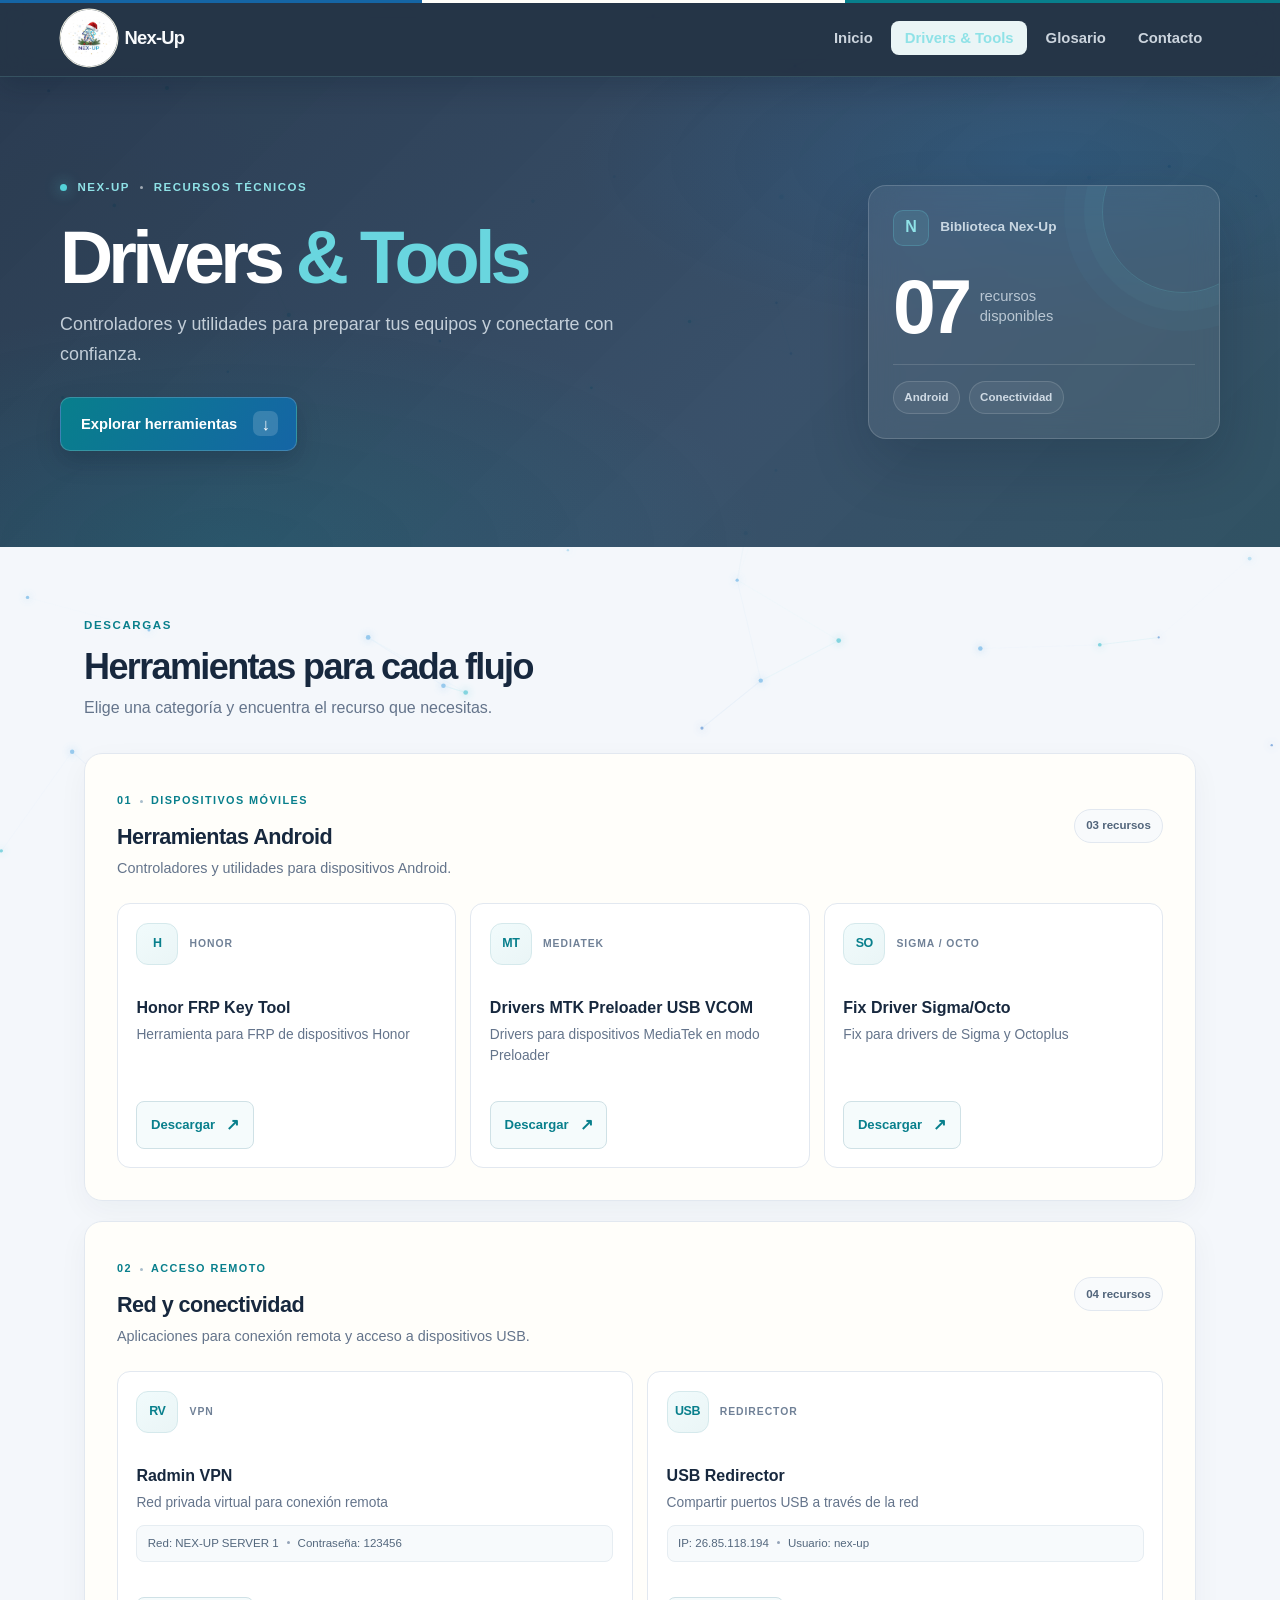
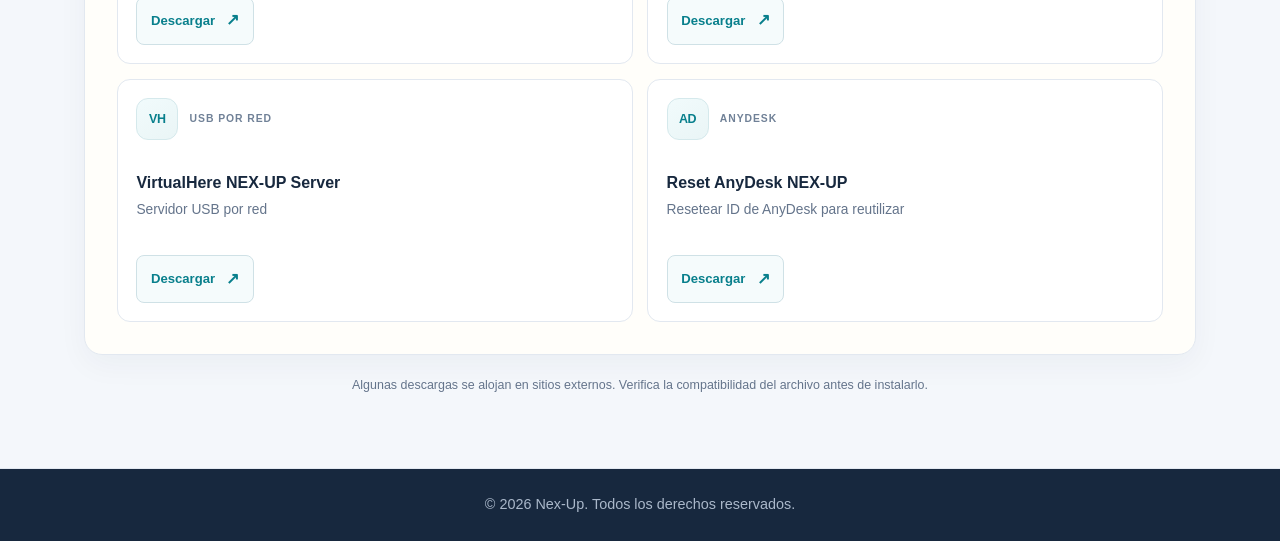
==== commit 117c68e9: "VV2" ====
--- a/drivers/index.html
+++ b/drivers/index.html
@@ -6,9 +6,9 @@
     <title>Drivers & Tools | Nex-Up</title>
     <meta name="description" content="Drivers y herramientas para servicios móviles">
     <link rel="stylesheet" href="../styles.css">
-    <link rel="stylesheet" href="../drivers-tools.css">
     <link rel="stylesheet" href="../professional.css">
     <link rel="stylesheet" href="../holiday.css">
+    <link rel="stylesheet" href="../drivers-tools.css">
     <script src="../site-config.js"></script>
     <script src="../site-access.js"></script>
     <script src="../particles.js" defer></script>
@@ -20,89 +20,180 @@
             <button class="menu-toggle" onclick="toggleMenu()">☰</button>
             <ul class="nav-links">
                 <li><a href="../">Inicio</a></li>
+                <li><a href="../servicios/" data-page-link="services">Servicios</a></li>
                 <li><a href="../drivers/" class="active">Drivers & Tools</a></li>
                 <li><a href="../renta-tools/" data-page-link="rentalTools">Renta Tools</a></li>
+                <li><a href="../glosario/">Glosario</a></li>
                 <li><a href="../index.html#contacto">Contacto</a></li>
             </ul>
         </nav>
     </header>
 
     <main class="main-drivers">
-        <section class="drivers-page">
-            <div class="drivers-header">
-                <h1>🛠️ Drivers & Tools</h1>
-                <p>Descarga las herramientas necesarias para los servicios</p>
+        <section class="drivers-header" aria-labelledby="drivers-title">
+            <div class="drivers-hero-inner">
+                <div class="drivers-hero-copy">
+                    <span class="drivers-eyebrow"><span aria-hidden="true"></span> NEX-UP <i></i> RECURSOS TÉCNICOS</span>
+                    <h1 id="drivers-title">Drivers <span>&amp; Tools</span></h1>
+                    <p>Controladores y utilidades para preparar tus equipos y conectarte con confianza.</p>
+                    <a class="drivers-cta" href="#descargas">
+                        Explorar herramientas
+                        <span aria-hidden="true">↓</span>
+                    </a>
+                </div>
+
+                <aside class="drivers-overview" aria-label="Resumen de recursos disponibles">
+                    <div class="overview-heading">
+                        <span class="overview-mark" aria-hidden="true">N</span>
+                        <span>Biblioteca Nex-Up</span>
+                    </div>
+                    <div class="overview-count">
+                        <strong>07</strong>
+                        <span>recursos<br>disponibles</span>
+                    </div>
+                    <div class="overview-divider"></div>
+                    <div class="overview-categories">
+                        <span>Android</span>
+                        <span>Conectividad</span>
+                    </div>
+                </aside>
             </div>
-
-            <div class="drivers-content">
-                <div class="drivers-section">
-                    <h2>📱 Herramientas Android</h2>
-                    <div class="tools-list">
-                        <div class="tool-item">
-                            <div class="tool-info">
-                                <h3>Honor FRP Key Tool</h3>
-                                <p>Herramienta para FRP de dispositivos Honor</p>
-                            </div>
-                            <a href="https://www.mediafire.com/file/g9gcvnvr32htww6/FastbootReader.rar/file" target="_blank" class="download-btn">Descargar</a>
-                        </div>
-
-                        <div class="tool-item">
-                            <div class="tool-info">
-                                <h3>Drivers MTK Preloader USB VCOM</h3>
-                                <p>Drivers para dispositivos MediaTek en modo Preloader</p>
-                            </div>
-                            <a href="https://www.mediafire.com/file/t7vsd7mdm3euzcj/MediaTek_Preloader_USB_VCOM_drivers.rar/file" target="_blank" class="download-btn">Descargar</a>
-                        </div>
-
-                        <div class="tool-item">
-                            <div class="tool-info">
-                                <h3>Fix Driver Sigma/Octo</h3>
-                                <p>Fix para drivers de Sigma y Octoplus</p>
-                            </div>
-                            <a href="https://www.mediafire.com/file/mbi8mj7udqb64ss/FIX+DRIVER+SIGMA_OCTO.rar/file" target="_blank" class="download-btn">Descargar</a>
-                        </div>
-                    </div>
-                </div>
-
-                <div class="drivers-section">
-                    <h2>🌐 Herramientas de Red</h2>
-                    <div class="tools-list">
-                        <div class="tool-item">
-                            <div class="tool-info">
-                                <h3>Radmin VPN</h3>
-                                <p>Red privada virtual para conexión remota</p>
-                                <span class="tool-detail">Red: NEX-UP SERVER 1 | Contraseña: 123456</span>
-                            </div>
-                            <a href="https://download.radmin-vpn.com/download/files/Radmin_VPN_2.0.4899.9.exe" target="_blank" class="download-btn">Descargar</a>
-                        </div>
-
-                        <div class="tool-item">
-                            <div class="tool-info">
-                                <h3>USB Redirector</h3>
-                                <p>Compartir puertos USB a través de la red</p>
-                                <span class="tool-detail">IP: 26.85.118.194 | Usuario: nex-up</span>
-                            </div>
-                            <a href="https://www.mediafire.com/file/04ixxx5nik1adn2/USB+REDIRECTOR+1.9.7_NEX-UP.rar/file" target="_blank" class="download-btn">Descargar</a>
-                        </div>
-
-                        <div class="tool-item">
-                            <div class="tool-info">
-                                <h3>VirtualHere NEX-UP Server</h3>
-                                <p>Servidor USB por red</p>
-                            </div>
-                            <a href="https://www.mediafire.com/file/133pus6q7fgmqdi/NEX-UP.rar/file" target="_blank" class="download-btn">Descargar</a>
-                        </div>
-
-                        <div class="tool-item">
-                            <div class="tool-info">
-                                <h3>Reset AnyDesk NEX-UP</h3>
-                                <p>Resetear ID de AnyDesk para reutilizar</p>
-                            </div>
-                            <a href="https://www.mediafire.com/file/m6q25tpbshu2yy4/RESET+ANY+NEX-UP.rar/file" target="_blank" class="download-btn">Descargar</a>
-                        </div>
-                    </div>
-                </div>
+        </section>
+
+        <section class="drivers-content" id="descargas" aria-labelledby="downloads-title">
+            <div class="drivers-content-heading">
+                <span>DESCARGAS</span>
+                <h2 id="downloads-title">Herramientas para cada flujo</h2>
+                <p>Elige una categoría y encuentra el recurso que necesitas.</p>
             </div>
+
+            <section class="drivers-section" aria-labelledby="android-title">
+                <div class="category-heading">
+                    <div>
+                        <span class="category-overline">01 <i></i> DISPOSITIVOS MÓVILES</span>
+                        <h2 id="android-title">Herramientas Android</h2>
+                        <p>Controladores y utilidades para dispositivos Android.</p>
+                    </div>
+                    <span class="category-count">03 recursos</span>
+                </div>
+
+                <div class="tools-list tools-list-android">
+                    <article class="tool-item">
+                        <div class="tool-item-heading">
+                            <span class="tool-monogram" aria-hidden="true">H</span>
+                            <span class="tool-label">HONOR</span>
+                        </div>
+                        <div class="tool-info">
+                            <h3>Honor FRP Key Tool</h3>
+                            <p>Herramienta para FRP de dispositivos Honor</p>
+                        </div>
+                        <a href="https://www.mediafire.com/file/g9gcvnvr32htww6/FastbootReader.rar/file" target="_blank" rel="noopener noreferrer" class="download-btn">
+                            Descargar <span aria-hidden="true">↗</span>
+                        </a>
+                    </article>
+
+                    <article class="tool-item">
+                        <div class="tool-item-heading">
+                            <span class="tool-monogram" aria-hidden="true">MT</span>
+                            <span class="tool-label">MEDIATEK</span>
+                        </div>
+                        <div class="tool-info">
+                            <h3>Drivers MTK Preloader USB VCOM</h3>
+                            <p>Drivers para dispositivos MediaTek en modo Preloader</p>
+                        </div>
+                        <a href="https://www.mediafire.com/file/t7vsd7mdm3euzcj/MediaTek_Preloader_USB_VCOM_drivers.rar/file" target="_blank" rel="noopener noreferrer" class="download-btn">
+                            Descargar <span aria-hidden="true">↗</span>
+                        </a>
+                    </article>
+
+                    <article class="tool-item">
+                        <div class="tool-item-heading">
+                            <span class="tool-monogram" aria-hidden="true">SO</span>
+                            <span class="tool-label">SIGMA / OCTO</span>
+                        </div>
+                        <div class="tool-info">
+                            <h3>Fix Driver Sigma/Octo</h3>
+                            <p>Fix para drivers de Sigma y Octoplus</p>
+                        </div>
+                        <a href="https://www.mediafire.com/file/mbi8mj7udqb64ss/FIX+DRIVER+SIGMA_OCTO.rar/file" target="_blank" rel="noopener noreferrer" class="download-btn">
+                            Descargar <span aria-hidden="true">↗</span>
+                        </a>
+                    </article>
+                </div>
+            </section>
+
+            <section class="drivers-section" aria-labelledby="network-title">
+                <div class="category-heading">
+                    <div>
+                        <span class="category-overline">02 <i></i> ACCESO REMOTO</span>
+                        <h2 id="network-title">Red y conectividad</h2>
+                        <p>Aplicaciones para conexión remota y acceso a dispositivos USB.</p>
+                    </div>
+                    <span class="category-count">04 recursos</span>
+                </div>
+
+                <div class="tools-list">
+                    <article class="tool-item">
+                        <div class="tool-item-heading">
+                            <span class="tool-monogram" aria-hidden="true">RV</span>
+                            <span class="tool-label">VPN</span>
+                        </div>
+                        <div class="tool-info">
+                            <h3>Radmin VPN</h3>
+                            <p>Red privada virtual para conexión remota</p>
+                            <span class="tool-detail">Red: NEX-UP SERVER 1 <i></i> Contraseña: 123456</span>
+                        </div>
+                        <a href="https://download.radmin-vpn.com/download/files/Radmin_VPN_2.0.4899.9.exe" target="_blank" rel="noopener noreferrer" class="download-btn">
+                            Descargar <span aria-hidden="true">↗</span>
+                        </a>
+                    </article>
+
+                    <article class="tool-item">
+                        <div class="tool-item-heading">
+                            <span class="tool-monogram" aria-hidden="true">USB</span>
+                            <span class="tool-label">REDIRECTOR</span>
+                        </div>
+                        <div class="tool-info">
+                            <h3>USB Redirector</h3>
+                            <p>Compartir puertos USB a través de la red</p>
+                            <span class="tool-detail">IP: 26.85.118.194 <i></i> Usuario: nex-up</span>
+                        </div>
+                        <a href="https://www.mediafire.com/file/04ixxx5nik1adn2/USB+REDIRECTOR+1.9.7_NEX-UP.rar/file" target="_blank" rel="noopener noreferrer" class="download-btn">
+                            Descargar <span aria-hidden="true">↗</span>
+                        </a>
+                    </article>
+
+                    <article class="tool-item">
+                        <div class="tool-item-heading">
+                            <span class="tool-monogram" aria-hidden="true">VH</span>
+                            <span class="tool-label">USB POR RED</span>
+                        </div>
+                        <div class="tool-info">
+                            <h3>VirtualHere NEX-UP Server</h3>
+                            <p>Servidor USB por red</p>
+                        </div>
+                        <a href="https://www.mediafire.com/file/133pus6q7fgmqdi/NEX-UP.rar/file" target="_blank" rel="noopener noreferrer" class="download-btn">
+                            Descargar <span aria-hidden="true">↗</span>
+                        </a>
+                    </article>
+
+                    <article class="tool-item">
+                        <div class="tool-item-heading">
+                            <span class="tool-monogram" aria-hidden="true">AD</span>
+                            <span class="tool-label">ANYDESK</span>
+                        </div>
+                        <div class="tool-info">
+                            <h3>Reset AnyDesk NEX-UP</h3>
+                            <p>Resetear ID de AnyDesk para reutilizar</p>
+                        </div>
+                        <a href="https://www.mediafire.com/file/m6q25tpbshu2yy4/RESET+ANY+NEX-UP.rar/file" target="_blank" rel="noopener noreferrer" class="download-btn">
+                            Descargar <span aria-hidden="true">↗</span>
+                        </a>
+                    </article>
+                </div>
+            </section>
+
+            <p class="drivers-disclaimer">Algunas descargas se alojan en sitios externos. Verifica la compatibilidad del archivo antes de instalarlo.</p>
         </section>
     </main>
 
--- a/professional.css
+++ b/professional.css
@@ -276,6 +276,23 @@
     border-radius: 50%;
 }
 
+.service-status .status-dot.online {
+    animation: online-pulse 1.6s ease-in-out infinite;
+}
+
+@keyframes online-pulse {
+    0%,
+    100% {
+        box-shadow: 0 0 0 0 rgba(35, 130, 84, 0.4);
+        transform: scale(1);
+    }
+
+    50% {
+        box-shadow: 0 0 0 5px rgba(35, 130, 84, 0);
+        transform: scale(1.15);
+    }
+}
+
 .service-prices {
     display: flex;
     flex-wrap: wrap;
--- a/holiday.css
+++ b/holiday.css
@@ -1,19 +1,19 @@
 :root {
-    --primary: #176844;
-    --secondary: #a93642;
+    --primary: #087f8c;
+    --secondary: #1565a5;
     --accent: #c99a45;
-    --dark: #203a2e;
-    --light: #f5f7f0;
+    --dark: #17283e;
+    --light: #f3f6fa;
     --white: #fffefa;
-    --glow-primary: 0 8px 24px rgba(23, 104, 68, 0.14);
-    --glow-secondary: 0 8px 24px rgba(169, 54, 66, 0.12);
+    --glow-primary: 0 8px 24px rgba(8, 127, 140, 0.14);
+    --glow-secondary: 0 8px 24px rgba(21, 101, 165, 0.14);
     --glow-accent: 0 8px 24px rgba(201, 154, 69, 0.14);
-    --page: #f6f7f2;
+    --page: #f4f7fb;
     --surface: #fffefa;
-    --text: #26382e;
-    --muted: #647469;
-    --line: #e2e7dc;
-    --shadow: 0 16px 40px rgba(32, 58, 46, 0.09);
+    --text: #192b42;
+    --muted: #64748b;
+    --line: #e2e8f0;
+    --shadow: 0 16px 40px rgba(23, 40, 62, 0.08);
 }
 
 body {
@@ -24,10 +24,10 @@
 
 .particle-network {
     position: fixed;
-    z-index: 2;
+    z-index: 0;
     inset: 0;
     display: block;
-    opacity: 0.68;
+    opacity: 0.72;
     pointer-events: none;
 }
 
@@ -38,20 +38,33 @@
 }
 
 main {
-    z-index: auto;
+    z-index: 1;
 }
 
 .main-servicios,
 .main-drivers,
 .main-renta,
-.frp-page {
-    background:
-        radial-gradient(circle, rgba(23, 104, 68, 0.08) 1px, transparent 1.5px) 0 0 / 40px 40px,
-        var(--page);
+.frp-page,
+.main-glosario {
+    background: transparent;
+}
+
+.main-glosario {
+    background: linear-gradient(135deg, rgba(20, 39, 62, 0.88), rgba(29, 56, 84, 0.86));
 }
 
 header {
     border-bottom-color: var(--line);
+    border-bottom-color: rgba(143, 226, 231, 0.16);
+    background: rgba(15, 32, 51, 0.9);
+    box-shadow: 0 10px 28px rgba(5, 18, 35, 0.18);
+}
+
+.logo-text {
+    color: #f8fafc;
+    font-size: 1.15rem;
+    font-weight: 750;
+    letter-spacing: -0.04em;
 }
 
 header::before {
@@ -85,11 +98,20 @@
     box-shadow: none;
 }
 
-.logo-text {
-    color: var(--dark);
-    font-size: 1.15rem;
-    font-weight: 750;
-    letter-spacing: -0.04em;
+.nav-links a {
+    color: rgba(240, 248, 255, 0.82);
+}
+
+.nav-links a:hover,
+.nav-links a.active {
+    color: #8fe2e7;
+    background: rgba(105, 214, 223, 0.12);
+}
+
+.menu-toggle {
+    border-color: rgba(143, 226, 231, 0.28);
+    color: #e7f2f7;
+    background: rgba(255, 255, 255, 0.08);
 }
 
 .logo-img {
@@ -107,15 +129,15 @@
 
 .nav-links a:hover,
 .nav-links a.active {
-    background: #edf4eb;
+    background: #eaf5f6;
 }
 
 .hero {
     z-index: auto;
     background:
-        radial-gradient(ellipse at 82% 18%, rgba(169, 54, 66, 0.18), transparent 32%),
+        radial-gradient(ellipse at 82% 18%, rgba(21, 101, 165, 0.18), transparent 32%),
         radial-gradient(ellipse at 14% 82%, rgba(201, 154, 69, 0.12), transparent 34%),
-        linear-gradient(135deg, #102b1e, #194431 62%, #123428);
+        linear-gradient(135deg, rgba(20, 39, 62, 0.9), rgba(29, 56, 84, 0.87) 62%, rgba(24, 62, 80, 0.89));
 }
 
 .hero::before {
@@ -140,7 +162,7 @@
     background: #fff;
     opacity: 1;
     object-fit: cover;
-    box-shadow: 0 16px 38px rgba(8, 24, 16, 0.25);
+    box-shadow: 0 16px 38px rgba(8, 24, 38, 0.25);
     transform: scale(1.18);
 }
 
@@ -160,10 +182,13 @@
     background: var(--primary);
 }
 
-.btn-primary:hover,
+.btn-primary:hover {
+    box-shadow: 0 10px 24px rgba(8, 127, 140, 0.22);
+}
+
 .btn-whatsapp-hero:hover,
 .btn-whatsapp:hover {
-    box-shadow: 0 10px 24px rgba(23, 104, 68, 0.22);
+    box-shadow: 0 10px 24px rgba(37, 211, 102, 0.22);
 }
 
 .btn-whatsapp-hero,
@@ -185,12 +210,12 @@
 
 .feature-icon {
     color: var(--primary);
-    background: #edf4eb;
+    background: #eaf5f6;
 }
 
 .feature-card:nth-child(2) .feature-icon {
     color: var(--secondary);
-    background: #f9eff0;
+    background: #edf4fb;
 }
 
 .feature-card:nth-child(3) .feature-icon {
@@ -206,7 +231,7 @@
 .renta-header,
 .frp-header {
     background:
-        radial-gradient(ellipse at 86% 12%, rgba(169, 54, 66, 0.08), transparent 36%),
+        radial-gradient(ellipse at 86% 12%, rgba(21, 101, 165, 0.08), transparent 36%),
         radial-gradient(ellipse at 12% 100%, rgba(201, 154, 69, 0.08), transparent 32%),
         var(--surface);
 }
@@ -226,43 +251,43 @@
 
 .servicio-card:hover,
 .licencia-card:hover {
-    border-color: #c8d9c9;
+    border-color: #b7dadd;
 }
 
 .licencia-card.server,
 .licencia-card.server:hover {
-    border-color: #ead1d3;
+    border-color: #c9dff0;
 }
 
 .status-indicator {
-    border-color: #cde5d3;
-    color: #176844;
-    background: #eff7ee;
+    border-color: #b7dadd;
+    color: #087f8c;
+    background: #eaf5f6;
 }
 
 .status-dot.online {
-    background: #238254;
+    background: #087f8c;
 }
 
 .status-text {
-    color: #176844;
+    color: #087f8c;
 }
 
 .modal-nota {
-    border-color: #ead1d3;
-    color: #87363f;
-    background: #fbf1f1;
+    border-color: #b7dadd;
+    color: #175278;
+    background: #eff8fb;
 }
 
 .search-container input:focus,
 .form-group input:focus {
     border-color: var(--primary);
-    box-shadow: 0 0 0 3px rgba(23, 104, 68, 0.12);
+    box-shadow: 0 0 0 3px rgba(8, 127, 140, 0.12);
 }
 
 .back-btn:hover {
     color: var(--primary);
-    background: #edf4eb;
+    background: #eaf5f6;
 }
 
 .tool-link,
@@ -273,7 +298,7 @@
 
 .tool-link:hover,
 .download-btn:hover {
-    background: #115436;
+    background: #066b75;
 }
 
 @media (max-width: 768px) {
@@ -296,6 +321,22 @@
     .hero-logo {
         width: 138px;
         height: 138px;
+    }
+
+    .nav-links {
+        border-bottom-color: rgba(143, 226, 231, 0.2);
+        background: rgba(15, 32, 51, 0.98);
+        box-shadow: 0 16px 32px rgba(5, 18, 35, 0.24);
+    }
+
+    .nav-links a {
+        color: rgba(240, 248, 255, 0.88);
+    }
+
+    .nav-links a:hover,
+    .nav-links a.active {
+        color: #8fe2e7;
+        background: rgba(105, 214, 223, 0.12);
     }
 
     .drivers-header::after,
--- a/drivers-tools.css
+++ b/drivers-tools.css
@@ -1,97 +1,350 @@
 .main-drivers {
-    padding-top: 80px;
-    min-height: calc(100vh - 160px);
-    background: linear-gradient(135deg, var(--dark) 0%, #0d0d15 100%);
+    min-height: calc(100vh - 140px);
+    padding: 0;
+    background: transparent;
 }
 
 .drivers-header {
-    background: linear-gradient(135deg, rgba(20, 20, 30, 0.9), rgba(10, 10, 15, 0.9));
-    backdrop-filter: blur(20px);
-    padding: 4rem 2rem;
-    text-align: center;
-    border-bottom: 1px solid rgba(0, 240, 255, 0.3);
     position: relative;
     overflow: hidden;
-}
-
-.drivers-header::before {
-    content: '';
+    padding: clamp(3.5rem, 8vw, 6rem) 1.5rem;
+    border: 0;
+    color: #fff;
+    background:
+        radial-gradient(ellipse at 82% 18%, rgba(21, 101, 165, 0.24), transparent 32%),
+        radial-gradient(ellipse at 18% 100%, rgba(8, 127, 140, 0.22), transparent 36%),
+        linear-gradient(135deg, rgba(20, 39, 62, 0.9), rgba(29, 56, 84, 0.87) 62%, rgba(24, 62, 80, 0.89));
+}
+
+.drivers-header::before,
+.drivers-header::after {
+    display: none;
+}
+
+.drivers-hero-inner {
+    display: grid;
+    grid-template-columns: minmax(0, 1.35fr) minmax(260px, 0.65fr);
+    align-items: center;
+    gap: clamp(2rem, 6vw, 5rem);
+    max-width: 1160px;
+    margin: 0 auto;
+}
+
+.drivers-hero-copy {
+    max-width: 700px;
+}
+
+.drivers-eyebrow,
+.category-overline {
+    display: inline-flex;
+    align-items: center;
+    gap: 0.65rem;
+    color: #8fe2e7;
+    font-size: 0.72rem;
+    font-weight: 750;
+    letter-spacing: 0.13em;
+}
+
+.drivers-eyebrow > span,
+.category-overline i {
+    width: 7px;
+    height: 7px;
+    border-radius: 50%;
+    background: #54d1d8;
+    box-shadow: 0 0 14px rgba(84, 209, 216, 0.7);
+}
+
+.drivers-eyebrow i,
+.category-overline i {
+    display: inline-block;
+    width: 3px;
+    height: 3px;
+    border-radius: 50%;
+    background: rgba(255, 255, 255, 0.55);
+}
+
+.drivers-header h1 {
+    margin: 1.2rem 0 0.8rem;
+    color: #fff;
+    font-size: clamp(2.7rem, 6vw, 4.6rem);
+    font-weight: 760;
+    letter-spacing: -0.065em;
+    line-height: 1.05;
+    text-shadow: none;
+}
+
+.drivers-header h1 span {
+    color: #69d6df;
+}
+
+.drivers-header p {
+    max-width: 560px;
+    margin-bottom: 1.7rem;
+    color: rgba(240, 248, 255, 0.76);
+    font-size: clamp(1rem, 2vw, 1.12rem);
+    line-height: 1.7;
+    opacity: 1;
+}
+
+.drivers-cta {
+    display: inline-flex;
+    align-items: center;
+    gap: 1rem;
+    padding: 0.85rem 1.1rem 0.85rem 1.25rem;
+    border: 1px solid rgba(255, 255, 255, 0.18);
+    border-radius: 10px;
+    color: #fff;
+    background: linear-gradient(120deg, #087f8c, #1565a5);
+    box-shadow: 0 10px 24px rgba(4, 17, 34, 0.2);
+    font-size: 0.92rem;
+    font-weight: 700;
+    text-decoration: none;
+    transition: transform 0.2s ease, box-shadow 0.2s ease;
+}
+
+.drivers-cta span {
+    display: grid;
+    width: 25px;
+    height: 25px;
+    place-items: center;
+    border-radius: 7px;
+    background: rgba(255, 255, 255, 0.16);
+    font-size: 1.05rem;
+}
+
+.drivers-cta:hover {
+    transform: translateY(-2px);
+    box-shadow: 0 14px 28px rgba(4, 17, 34, 0.3);
+}
+
+.drivers-overview {
+    position: relative;
+    overflow: hidden;
+    padding: 1.5rem;
+    border: 1px solid rgba(255, 255, 255, 0.16);
+    border-radius: 18px;
+    background: rgba(255, 255, 255, 0.075);
+    box-shadow: 0 24px 60px rgba(5, 18, 35, 0.18);
+    backdrop-filter: blur(14px);
+}
+
+.drivers-overview::after {
     position: absolute;
-    top: 0;
-    left: 0;
-    right: 0;
-    height: 2px;
-    background: linear-gradient(90deg, transparent, var(--primary), var(--secondary), var(--accent), transparent);
-}
-
-.drivers-header h1 {
-    font-size: 2.5rem;
-    margin-bottom: 0.5rem;
+    top: -55px;
+    right: -45px;
+    width: 160px;
+    height: 160px;
+    border: 1px solid rgba(105, 214, 223, 0.18);
+    border-radius: 50%;
+    box-shadow: 0 0 0 18px rgba(105, 214, 223, 0.035), 0 0 0 38px rgba(105, 214, 223, 0.025);
+    content: "";
+    pointer-events: none;
+}
+
+.overview-heading {
+    display: flex;
+    align-items: center;
+    gap: 0.7rem;
+    color: rgba(240, 248, 255, 0.78);
+    font-size: 0.85rem;
+    font-weight: 600;
+}
+
+.overview-mark {
+    display: grid;
+    width: 36px;
+    height: 36px;
+    place-items: center;
+    border: 1px solid rgba(105, 214, 223, 0.24);
+    border-radius: 10px;
+    color: #8fe2e7;
+    background: rgba(105, 214, 223, 0.1);
+    font-size: 1rem;
+    font-weight: 800;
+}
+
+.overview-count {
+    display: flex;
+    align-items: center;
+    gap: 0.85rem;
+    margin: 1.4rem 0 1.2rem;
+}
+
+.overview-count strong {
+    color: #fff;
+    font-size: 4.8rem;
+    font-weight: 740;
+    letter-spacing: -0.08em;
+    line-height: 1;
+}
+
+.overview-count span {
+    color: rgba(240, 248, 255, 0.68);
+    font-size: 0.92rem;
+    line-height: 1.4;
+}
+
+.overview-divider {
+    height: 1px;
+    background: rgba(255, 255, 255, 0.13);
+}
+
+.overview-categories {
+    display: flex;
+    flex-wrap: wrap;
+    gap: 0.55rem;
+    margin-top: 1rem;
+}
+
+.overview-categories span {
+    padding: 0.38rem 0.65rem;
+    border: 1px solid rgba(255, 255, 255, 0.14);
+    border-radius: 99px;
+    color: rgba(240, 248, 255, 0.8);
+    background: rgba(255, 255, 255, 0.06);
+    font-size: 0.72rem;
+    font-weight: 650;
+}
+
+.drivers-content {
+    max-width: 1160px;
+    margin: 0 auto;
+    padding: 4rem 1.5rem 4.5rem;
+}
+
+.drivers-content-heading {
+    margin-bottom: 2rem;
+}
+
+.drivers-content-heading > span {
     color: var(--primary);
-    text-shadow: 0 0 30px rgba(0, 240, 255, 0.5);
-    animation: fadeIn 0.8s ease-out;
-}
-
-.drivers-header p {
-    opacity: 0.7;
-    animation: fadeIn 0.8s ease-out 0.2s backwards;
-}
-
-.drivers-content {
-    max-width: 1000px;
-    margin: 0 auto;
-    padding: 2rem;
+    font-size: 0.72rem;
+    font-weight: 750;
+    letter-spacing: 0.14em;
+}
+
+.drivers-content-heading h2 {
+    margin: 0.45rem 0;
+    color: var(--dark);
+    font-size: clamp(1.7rem, 3.5vw, 2.25rem);
+    font-weight: 740;
+    letter-spacing: -0.045em;
+    line-height: 1.2;
+}
+
+.drivers-content-heading p {
+    color: var(--muted);
 }
 
 .drivers-section {
-    background: rgba(20, 20, 30, 0.6);
-    backdrop-filter: blur(10px);
-    border-radius: 20px;
-    padding: 1.5rem;
-    margin-bottom: 1.5rem;
-    border: 1px solid rgba(0, 240, 255, 0.2);
-    animation: fadeIn 0.8s ease-out;
-    transition: all 0.3s ease;
-}
-
-.drivers-section:hover {
-    border-color: rgba(0, 240, 255, 0.5);
-    box-shadow: 0 0 30px rgba(0, 240, 255, 0.1);
-}
-
-.drivers-section h2 {
+    margin-top: 1.25rem;
+    padding: clamp(1.25rem, 3vw, 2rem);
+    border: 1px solid var(--line);
+    border-radius: 18px;
+    background: var(--surface);
+    box-shadow: 0 10px 30px rgba(23, 40, 62, 0.045);
+}
+
+.category-heading {
+    display: flex;
+    align-items: flex-start;
+    justify-content: space-between;
+    gap: 1.5rem;
+    margin-bottom: 1.4rem;
+}
+
+.category-overline {
+    gap: 0.5rem;
     color: var(--primary);
-    font-size: 1.3rem;
+    font-size: 0.68rem;
+}
+
+.category-overline i {
+    background: #a9bdcb;
+    box-shadow: none;
+}
+
+.category-heading h2 {
+    margin: 0.4rem 0 0.15rem;
+    color: var(--dark);
+    font-size: 1.35rem;
+    font-weight: 720;
+    letter-spacing: -0.025em;
+}
+
+.category-heading p {
+    color: var(--muted);
+    font-size: 0.9rem;
+}
+
+.category-count {
+    flex: 0 0 auto;
+    margin-top: 1.4rem;
+    padding: 0.42rem 0.7rem;
+    border: 1px solid var(--line);
+    border-radius: 99px;
+    color: #52657b;
+    background: #f8fafc;
+    font-size: 0.72rem;
+    font-weight: 650;
+}
+
+.tools-list {
+    display: grid;
+    grid-template-columns: repeat(2, minmax(0, 1fr));
+    gap: 0.9rem;
+}
+
+.tools-list-android {
+    grid-template-columns: repeat(3, minmax(0, 1fr));
+}
+
+.tool-item {
+    display: flex;
+    min-width: 0;
+    min-height: 235px;
+    flex-direction: column;
+    align-items: stretch;
+    padding: 1.15rem;
+    border: 1px solid var(--line);
+    border-radius: 13px;
+    background: #fff;
+    transition: transform 0.2s ease, border-color 0.2s ease, box-shadow 0.2s ease;
+}
+
+.tool-item:hover {
+    transform: translateY(-3px);
+    border-color: #9dcbd2;
+    box-shadow: 0 12px 26px rgba(23, 40, 62, 0.08);
+}
+
+.tool-item-heading {
+    display: flex;
+    align-items: center;
+    gap: 0.7rem;
     margin-bottom: 1rem;
-    padding-bottom: 0.75rem;
-    border-bottom: 1px solid rgba(0, 240, 255, 0.2);
-    display: flex;
-    align-items: center;
-    gap: 0.5rem;
-}
-
-.tools-list {
-    display: flex;
-    flex-direction: column;
-    gap: 0.75rem;
-}
-
-.tool-item {
-    display: flex;
-    justify-content: space-between;
-    align-items: center;
-    padding: 1.2rem;
-    background: rgba(10, 10, 15, 0.6);
+}
+
+.tool-monogram {
+    display: grid;
+    width: 42px;
+    height: 42px;
+    flex: 0 0 42px;
+    place-items: center;
+    border: 1px solid #d5e9ec;
     border-radius: 12px;
-    border: 1px solid rgba(0, 240, 255, 0.1);
-    transition: all 0.3s ease;
-    animation: fadeIn 0.5s ease-out backwards;
-}
-
-.tool-item:hover {
-    transform: translateX(10px);
-    border-color: var(--primary);
-    box-shadow: 0 0 20px rgba(0, 240, 255, 0.2);
+    color: #087f8c;
+    background: linear-gradient(145deg, #f1fbfc, #eaf5f6);
+    font-size: 0.78rem;
+    font-weight: 800;
+    letter-spacing: -0.03em;
+}
+
+.tool-label {
+    color: #708197;
+    font-size: 0.65rem;
+    font-weight: 750;
+    letter-spacing: 0.09em;
 }
 
 .tool-info {
@@ -99,58 +352,148 @@
 }
 
 .tool-info h3 {
-    color: var(--white);
+    margin-bottom: 0.3rem;
+    color: var(--dark);
     font-size: 1rem;
-    margin-bottom: 0.25rem;
+    font-weight: 700;
+    line-height: 1.4;
 }
 
 .tool-info p {
-    color: rgba(255, 255, 255, 0.5);
-    font-size: 0.85rem;
+    color: var(--muted);
+    font-size: 0.86rem;
+    line-height: 1.55;
 }
 
 .tool-detail {
     display: block;
-    color: var(--primary);
-    font-size: 0.8rem;
-    margin-top: 0.25rem;
-    font-weight: 500;
+    margin-top: 0.75rem;
+    padding: 0.55rem 0.65rem;
+    border: 1px solid #e6edf2;
+    border-radius: 8px;
+    color: #53677d;
+    background: #f7fafc;
+    font-size: 0.72rem;
+    line-height: 1.5;
+    overflow-wrap: anywhere;
+}
+
+.tool-detail i {
+    display: inline-block;
+    width: 3px;
+    height: 3px;
+    margin: 0 0.3rem 0.18rem;
+    border-radius: 50%;
+    background: #94a3b8;
 }
 
 .download-btn {
-    background: linear-gradient(135deg, var(--primary), var(--secondary));
-    color: var(--dark);
-    padding: 0.7rem 1.5rem;
-    border-radius: 25px;
+    display: inline-flex;
+    width: fit-content;
+    align-items: center;
+    justify-content: center;
+    gap: 0.7rem;
+    margin-top: 1.15rem;
+    padding: 0.62rem 0.85rem;
+    border: 1px solid #cfe1e6;
+    border-radius: 8px;
+    color: #087f8c;
+    background: #f5fbfc;
+    box-shadow: none;
+    font-size: 0.82rem;
+    font-weight: 700;
     text-decoration: none;
-    font-size: 0.85rem;
-    font-weight: 600;
-    white-space: nowrap;
-    transition: all 0.3s ease;
-    box-shadow: 0 0 15px rgba(0, 240, 255, 0.3);
+    transition: color 0.2s ease, background 0.2s ease, border-color 0.2s ease, transform 0.2s ease;
+}
+
+.download-btn span {
+    font-size: 1rem;
 }
 
 .download-btn:hover {
-    transform: scale(1.1);
-    box-shadow: 0 0 25px rgba(0, 240, 255, 0.5);
-}
-
-.nav-links .active {
-    color: var(--primary);
-    font-weight: 600;
-    border: 1px solid var(--primary);
-    box-shadow: 0 0 15px rgba(0, 240, 255, 0.3);
-}
-
-@media (max-width: 600px) {
+    transform: translateY(-1px);
+    border-color: var(--primary);
+    color: #fff;
+    background: var(--primary);
+    box-shadow: 0 5px 14px rgba(8, 127, 140, 0.18);
+}
+
+.drivers-disclaimer {
+    margin: 1.25rem 0 0;
+    color: var(--muted);
+    font-size: 0.78rem;
+    text-align: center;
+}
+
+.drivers-cta:focus-visible,
+.download-btn:focus-visible {
+    outline: 3px solid rgba(8, 127, 140, 0.35);
+    outline-offset: 3px;
+}
+
+@media (max-width: 760px) {
+    .drivers-hero-inner {
+        grid-template-columns: 1fr;
+        gap: 2rem;
+    }
+
+    .tools-list-android {
+        grid-template-columns: repeat(2, minmax(0, 1fr));
+    }
+
+    .drivers-overview {
+        max-width: 420px;
+    }
+
+    .drivers-content {
+        padding-top: 3rem;
+    }
+}
+
+@media (max-width: 560px) {
+    .drivers-header {
+        padding: 3.25rem 1.1rem;
+    }
+
+    .drivers-header h1 {
+        font-size: clamp(2.45rem, 12vw, 3.5rem);
+    }
+
+    .drivers-content {
+        padding: 2.5rem 1rem 3.5rem;
+    }
+
+    .drivers-section {
+        padding: 1rem;
+        border-radius: 14px;
+    }
+
+    .category-heading {
+        flex-direction: column;
+        gap: 0.5rem;
+    }
+
+    .category-count {
+        margin-top: 0;
+    }
+
+    .tools-list {
+        grid-template-columns: 1fr;
+    }
+
     .tool-item {
-        flex-direction: column;
-        align-items: flex-start;
-        gap: 0.75rem;
-    }
-    
+        min-height: 0;
+    }
+
     .download-btn {
         width: 100%;
-        text-align: center;
-    }
-}+    }
+}
+
+@media (prefers-reduced-motion: reduce) {
+    .drivers-cta,
+    .tool-item,
+    .download-btn {
+        transition: none;
+    }
+}
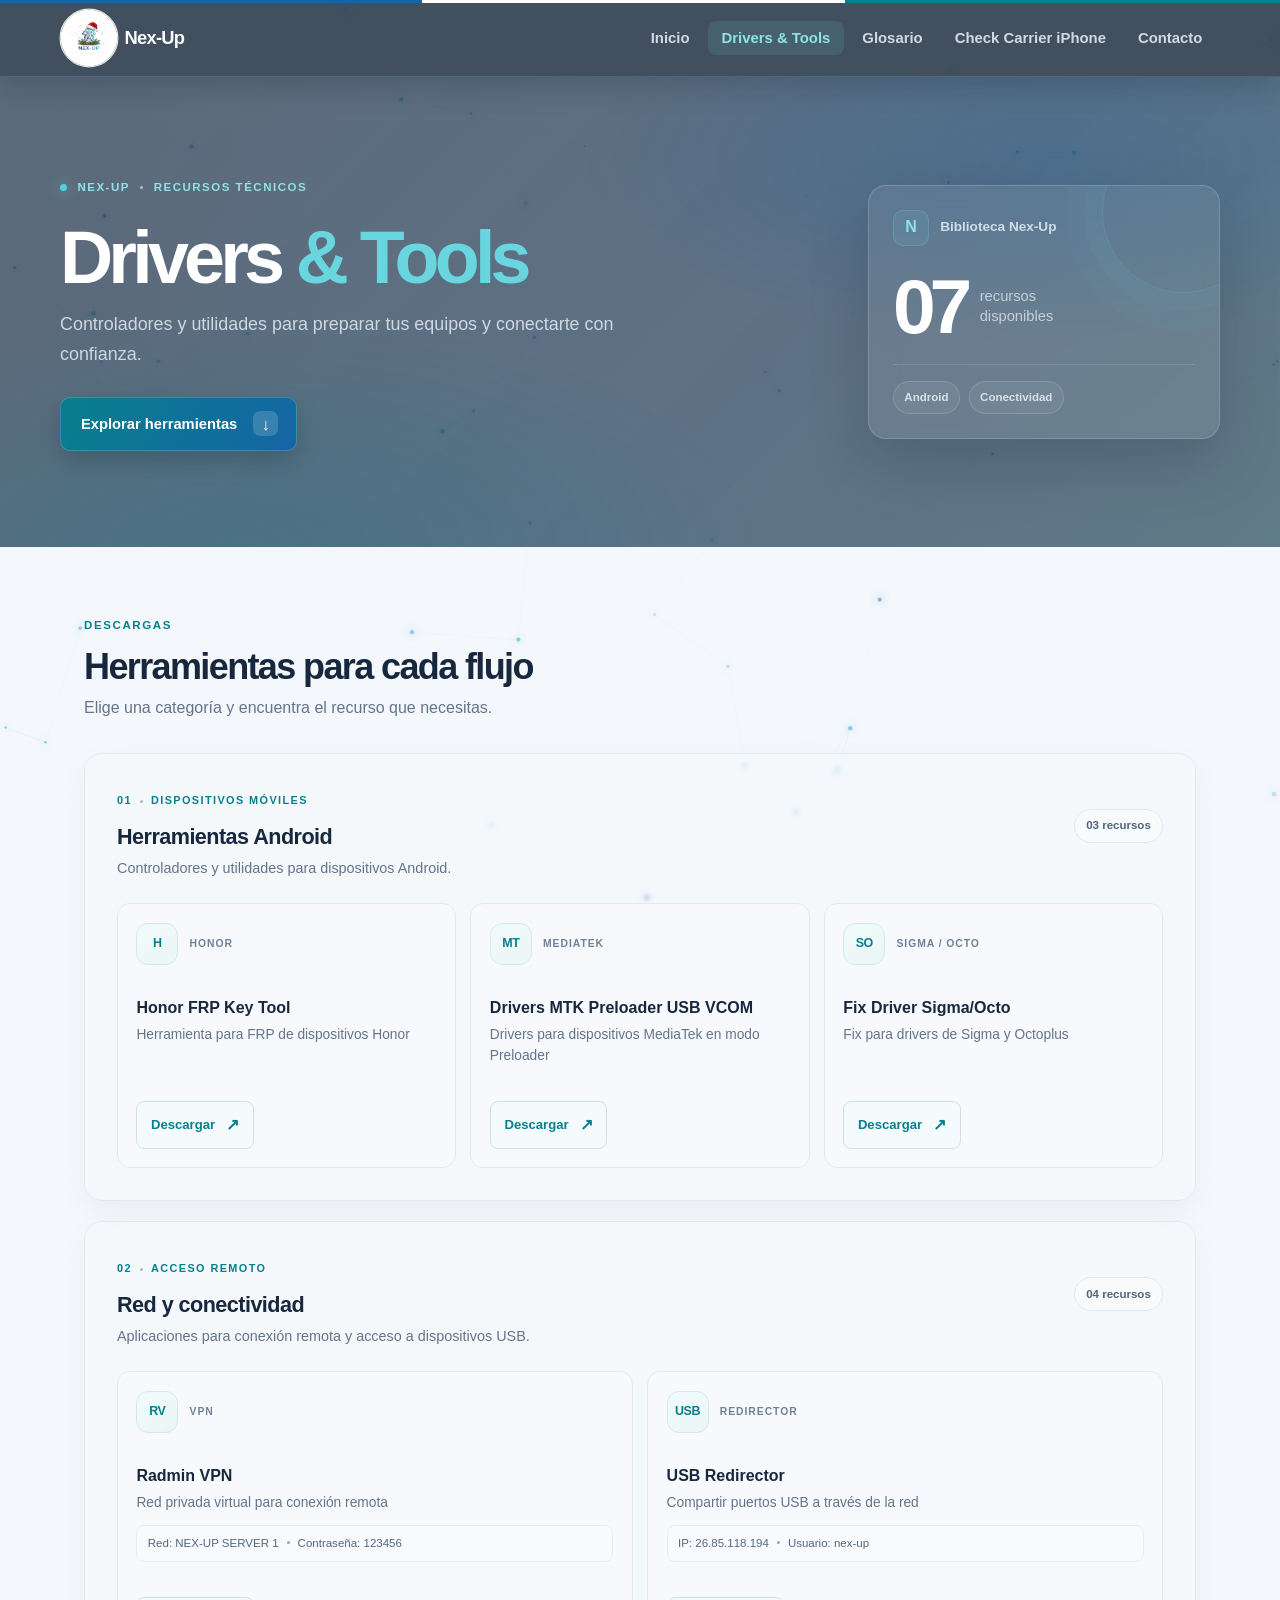
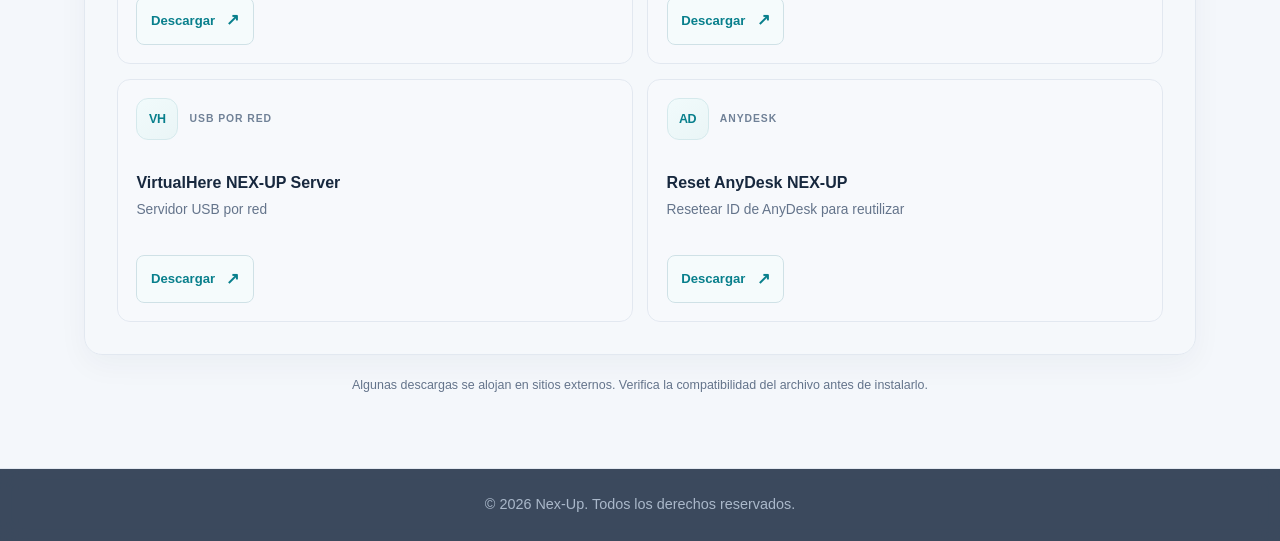
==== commit 9944be81: "VV3" ====
--- a/drivers/index.html
+++ b/drivers/index.html
@@ -24,6 +24,7 @@
                 <li><a href="../drivers/" class="active">Drivers & Tools</a></li>
                 <li><a href="../renta-tools/" data-page-link="rentalTools">Renta Tools</a></li>
                 <li><a href="../glosario/">Glosario</a></li>
+                <li><a href="../iphone-carrier/">Check Carrier iPhone</a></li>
                 <li><a href="../index.html#contacto">Contacto</a></li>
             </ul>
         </nav>
--- a/holiday.css
+++ b/holiday.css
@@ -9,7 +9,7 @@
     --glow-secondary: 0 8px 24px rgba(21, 101, 165, 0.14);
     --glow-accent: 0 8px 24px rgba(201, 154, 69, 0.14);
     --page: #f4f7fb;
-    --surface: #fffefa;
+    --surface: rgba(255, 254, 250, 0.12);
     --text: #192b42;
     --muted: #64748b;
     --line: #e2e8f0;
@@ -50,14 +50,44 @@
 }
 
 .main-glosario {
-    background: linear-gradient(135deg, rgba(20, 39, 62, 0.88), rgba(29, 56, 84, 0.86));
+    background: transparent;
 }
 
 header {
     border-bottom-color: var(--line);
     border-bottom-color: rgba(143, 226, 231, 0.16);
-    background: rgba(15, 32, 51, 0.9);
+    background: rgba(15, 32, 51, 0.78);
     box-shadow: 0 10px 28px rgba(5, 18, 35, 0.18);
+}
+
+footer {
+    background: rgba(23, 40, 62, 0.84);
+    backdrop-filter: blur(12px);
+}
+
+.feature-card,
+.contacto,
+.servicio-card,
+.drivers-section,
+.frp-section,
+.tool-card,
+.step,
+.modelo-item,
+.precio-item,
+.precios-frp .precio-card,
+.licencia-card,
+.modal-content {
+    backdrop-filter: blur(2px);
+}
+
+.tool-card,
+.step,
+.modelo-item {
+    background: rgba(255, 254, 250, 0.12);
+}
+
+.precio-item {
+    background: rgba(255, 254, 250, 0.12);
 }
 
 .logo-text {
@@ -129,7 +159,7 @@
 
 .nav-links a:hover,
 .nav-links a.active {
-    background: #eaf5f6;
+    background: rgba(105, 214, 223, 0.12);
 }
 
 .hero {
@@ -325,7 +355,7 @@
 
     .nav-links {
         border-bottom-color: rgba(143, 226, 231, 0.2);
-        background: rgba(15, 32, 51, 0.98);
+        background: rgba(15, 32, 51, 0.82);
         box-shadow: 0 16px 32px rgba(5, 18, 35, 0.24);
     }
 
--- a/drivers-tools.css
+++ b/drivers-tools.css
@@ -13,7 +13,7 @@
     background:
         radial-gradient(ellipse at 82% 18%, rgba(21, 101, 165, 0.24), transparent 32%),
         radial-gradient(ellipse at 18% 100%, rgba(8, 127, 140, 0.22), transparent 36%),
-        linear-gradient(135deg, rgba(20, 39, 62, 0.9), rgba(29, 56, 84, 0.87) 62%, rgba(24, 62, 80, 0.89));
+        linear-gradient(135deg, rgba(20, 39, 62, 0.68), rgba(29, 56, 84, 0.7) 62%, rgba(24, 62, 80, 0.68));
 }
 
 .drivers-header::before,
@@ -308,7 +308,8 @@
     padding: 1.15rem;
     border: 1px solid var(--line);
     border-radius: 13px;
-    background: #fff;
+    background: rgba(255, 254, 250, 0.12);
+    backdrop-filter: blur(2px);
     transition: transform 0.2s ease, border-color 0.2s ease, box-shadow 0.2s ease;
 }
 
@@ -372,7 +373,7 @@
     border: 1px solid #e6edf2;
     border-radius: 8px;
     color: #53677d;
-    background: #f7fafc;
+    background: rgba(247, 250, 252, 0.2);
     font-size: 0.72rem;
     line-height: 1.5;
     overflow-wrap: anywhere;
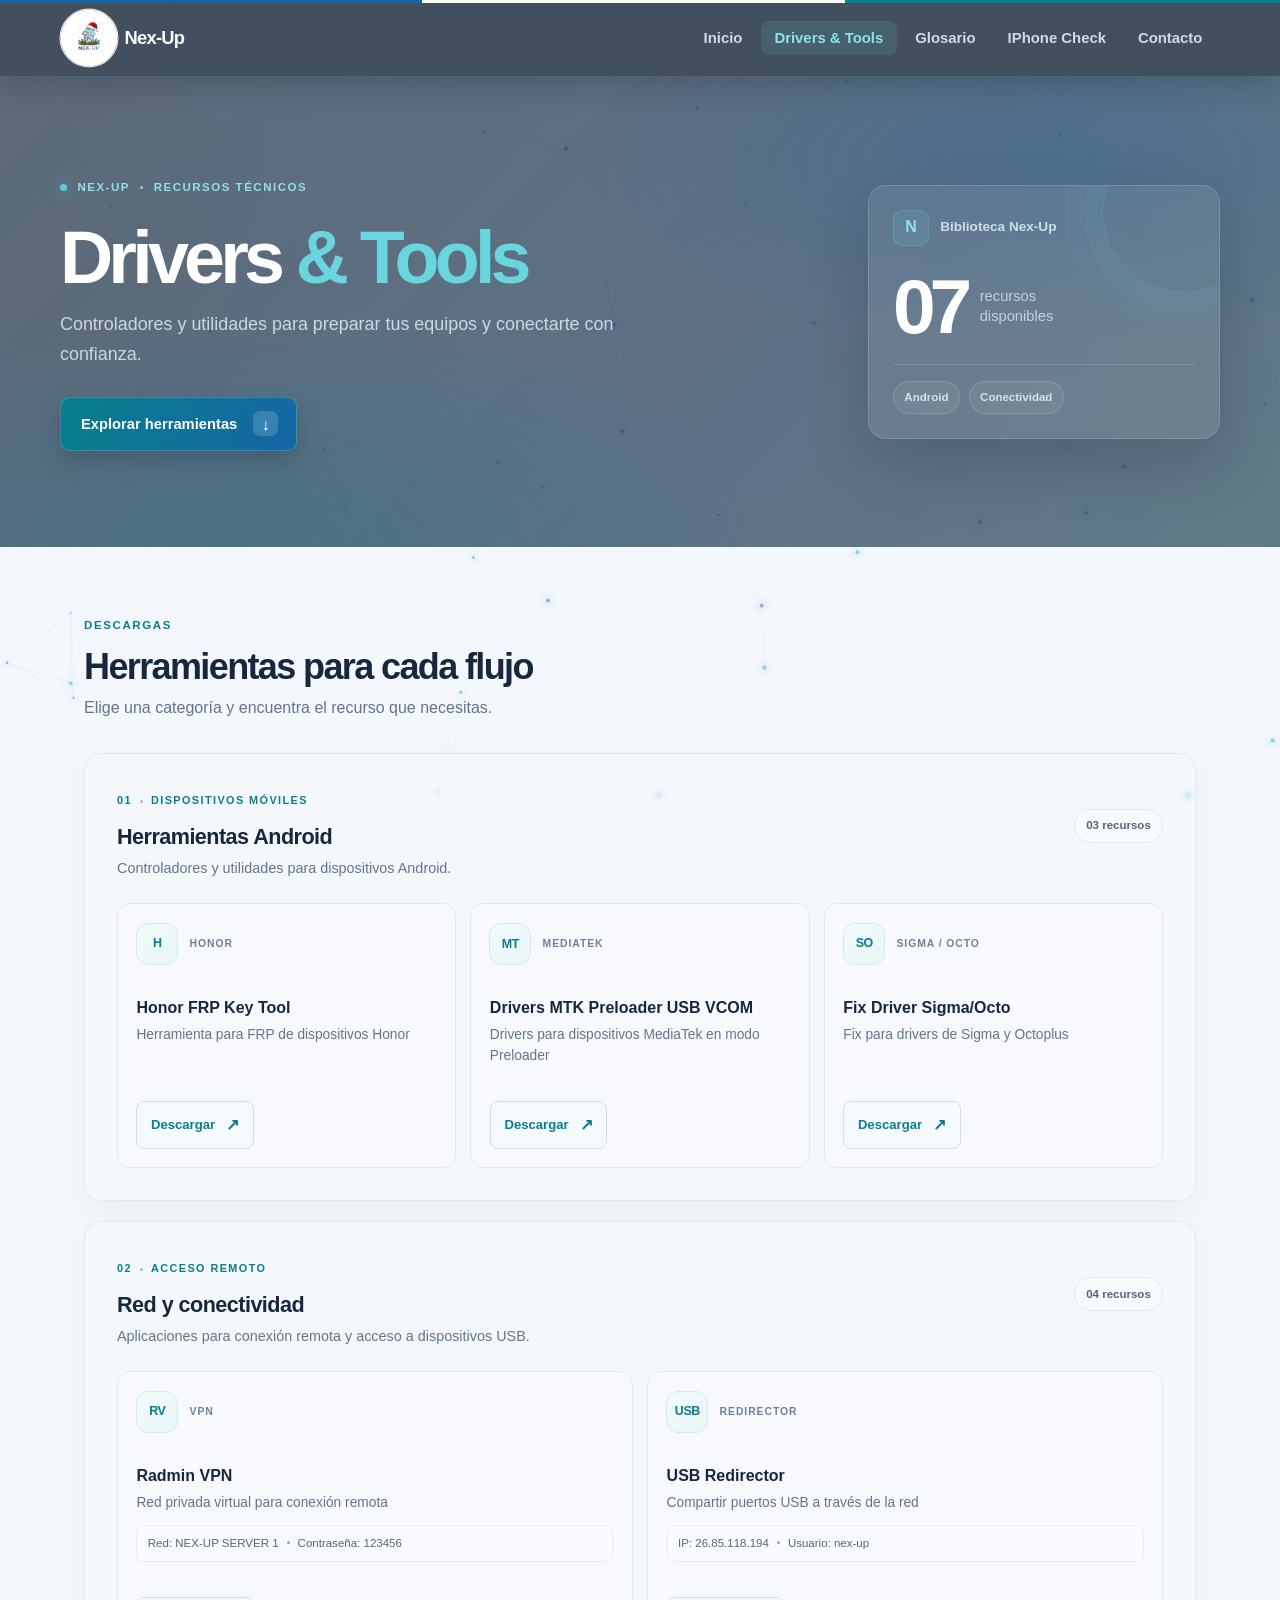
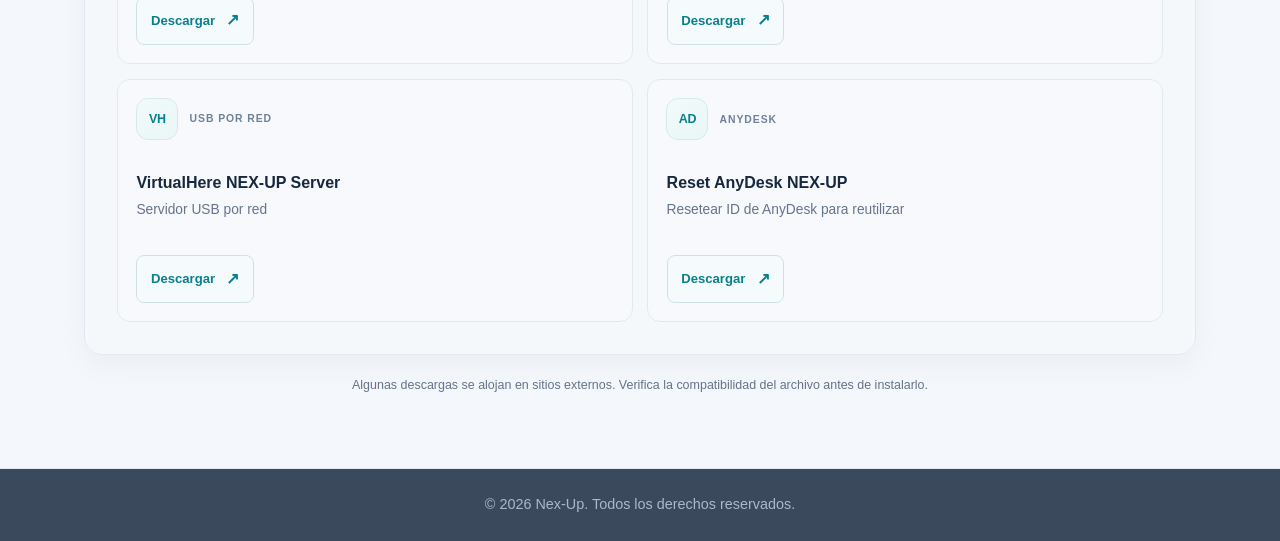
==== commit 7e48502b: "BETA1" ====
--- a/drivers/index.html
+++ b/drivers/index.html
@@ -24,7 +24,7 @@
                 <li><a href="../drivers/" class="active">Drivers & Tools</a></li>
                 <li><a href="../renta-tools/" data-page-link="rentalTools">Renta Tools</a></li>
                 <li><a href="../glosario/">Glosario</a></li>
-                <li><a href="../iphone-carrier/">Check Carrier iPhone</a></li>
+                <li><a href="../iphone-carrier/">IPhone Check</a></li>
                 <li><a href="../index.html#contacto">Contacto</a></li>
             </ul>
         </nav>
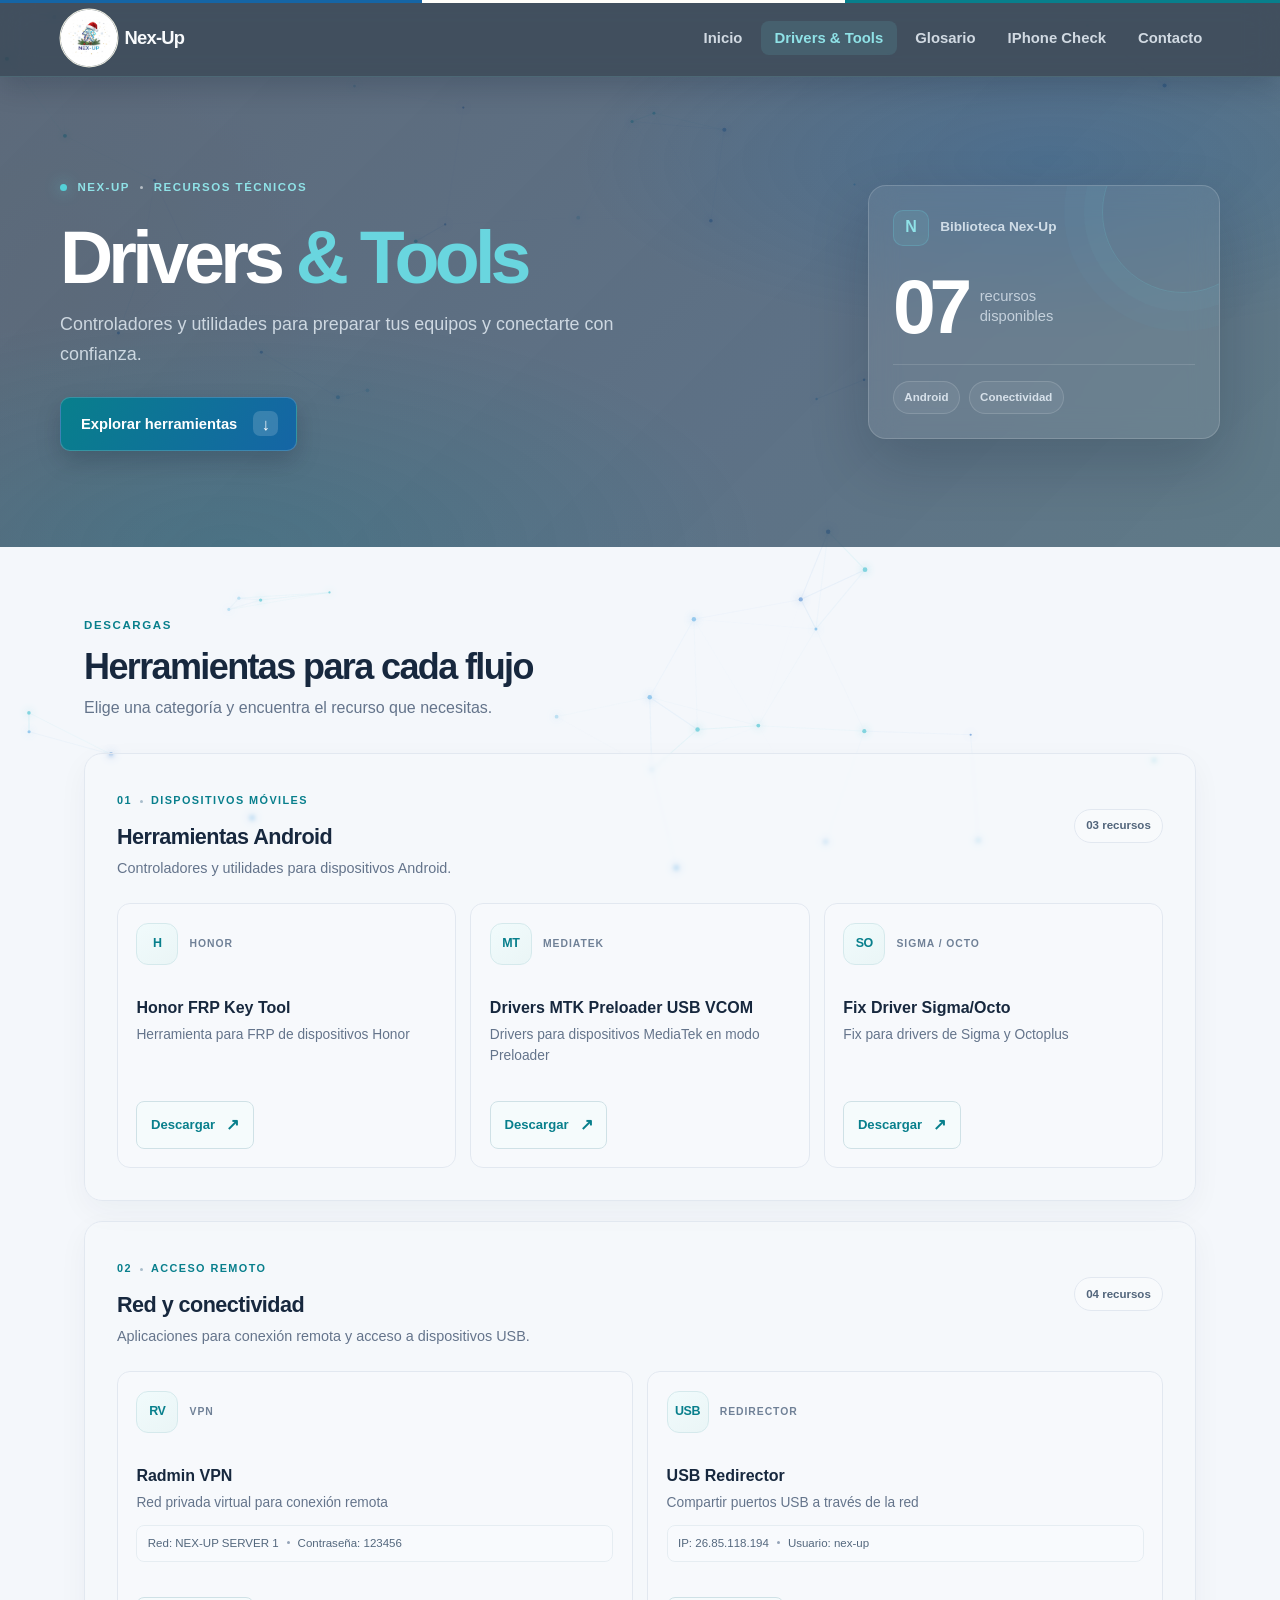
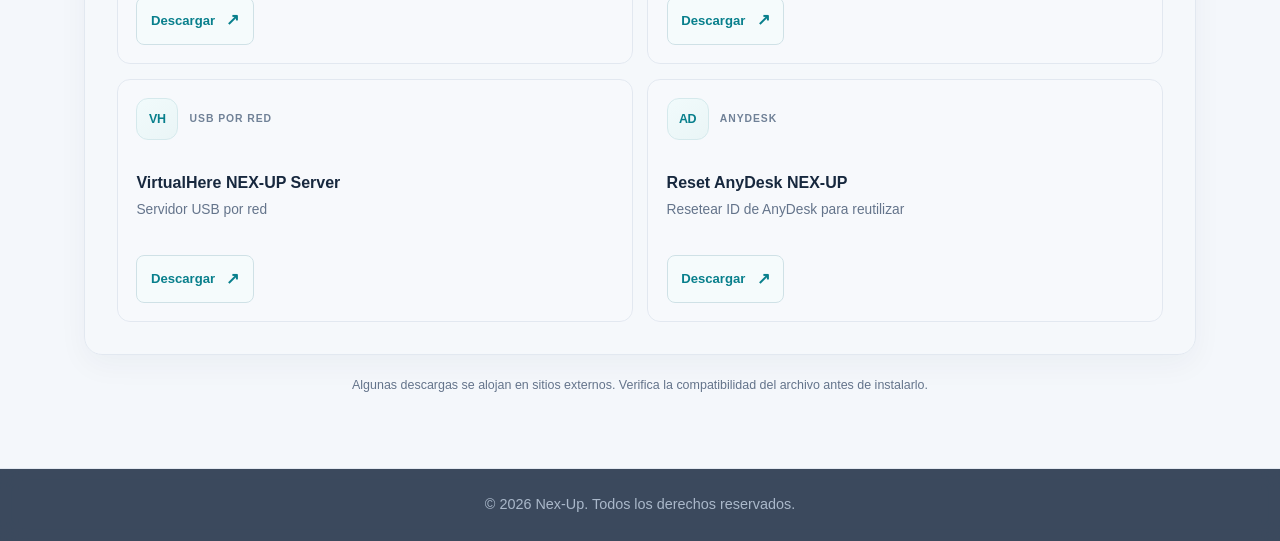
==== commit 57cc0101: "BETA6" ====
--- a/drivers/index.html
+++ b/drivers/index.html
@@ -5,6 +5,20 @@
     <meta name="viewport" content="width=device-width, initial-scale=1.0">
     <title>Drivers & Tools | Nex-Up</title>
     <meta name="description" content="Drivers y herramientas para servicios móviles">
+    <link rel="icon" href="/images/logo-navidad.jpg" type="image/jpeg">
+    <link rel="canonical" href="https://nex-up.online/drivers/">
+    <meta property="og:type" content="website">
+    <meta property="og:site_name" content="Nex-Up">
+    <meta property="og:title" content="Drivers &amp; Tools | Nex-Up">
+    <meta property="og:description" content="Drivers y herramientas para servicios móviles">
+    <meta property="og:url" content="https://nex-up.online/drivers/">
+    <meta property="og:image" content="https://nex-up.online/images/logo-navidad.jpg">
+    <meta property="og:image:alt" content="Logo de Nex-Up">
+    <meta name="twitter:card" content="summary_large_image">
+    <meta name="twitter:title" content="Drivers &amp; Tools | Nex-Up">
+    <meta name="twitter:description" content="Drivers y herramientas para servicios móviles">
+    <meta name="twitter:image" content="https://nex-up.online/images/logo-navidad.jpg">
+    <meta name="twitter:image:alt" content="Logo de Nex-Up">
     <link rel="stylesheet" href="../styles.css">
     <link rel="stylesheet" href="../professional.css">
     <link rel="stylesheet" href="../holiday.css">
